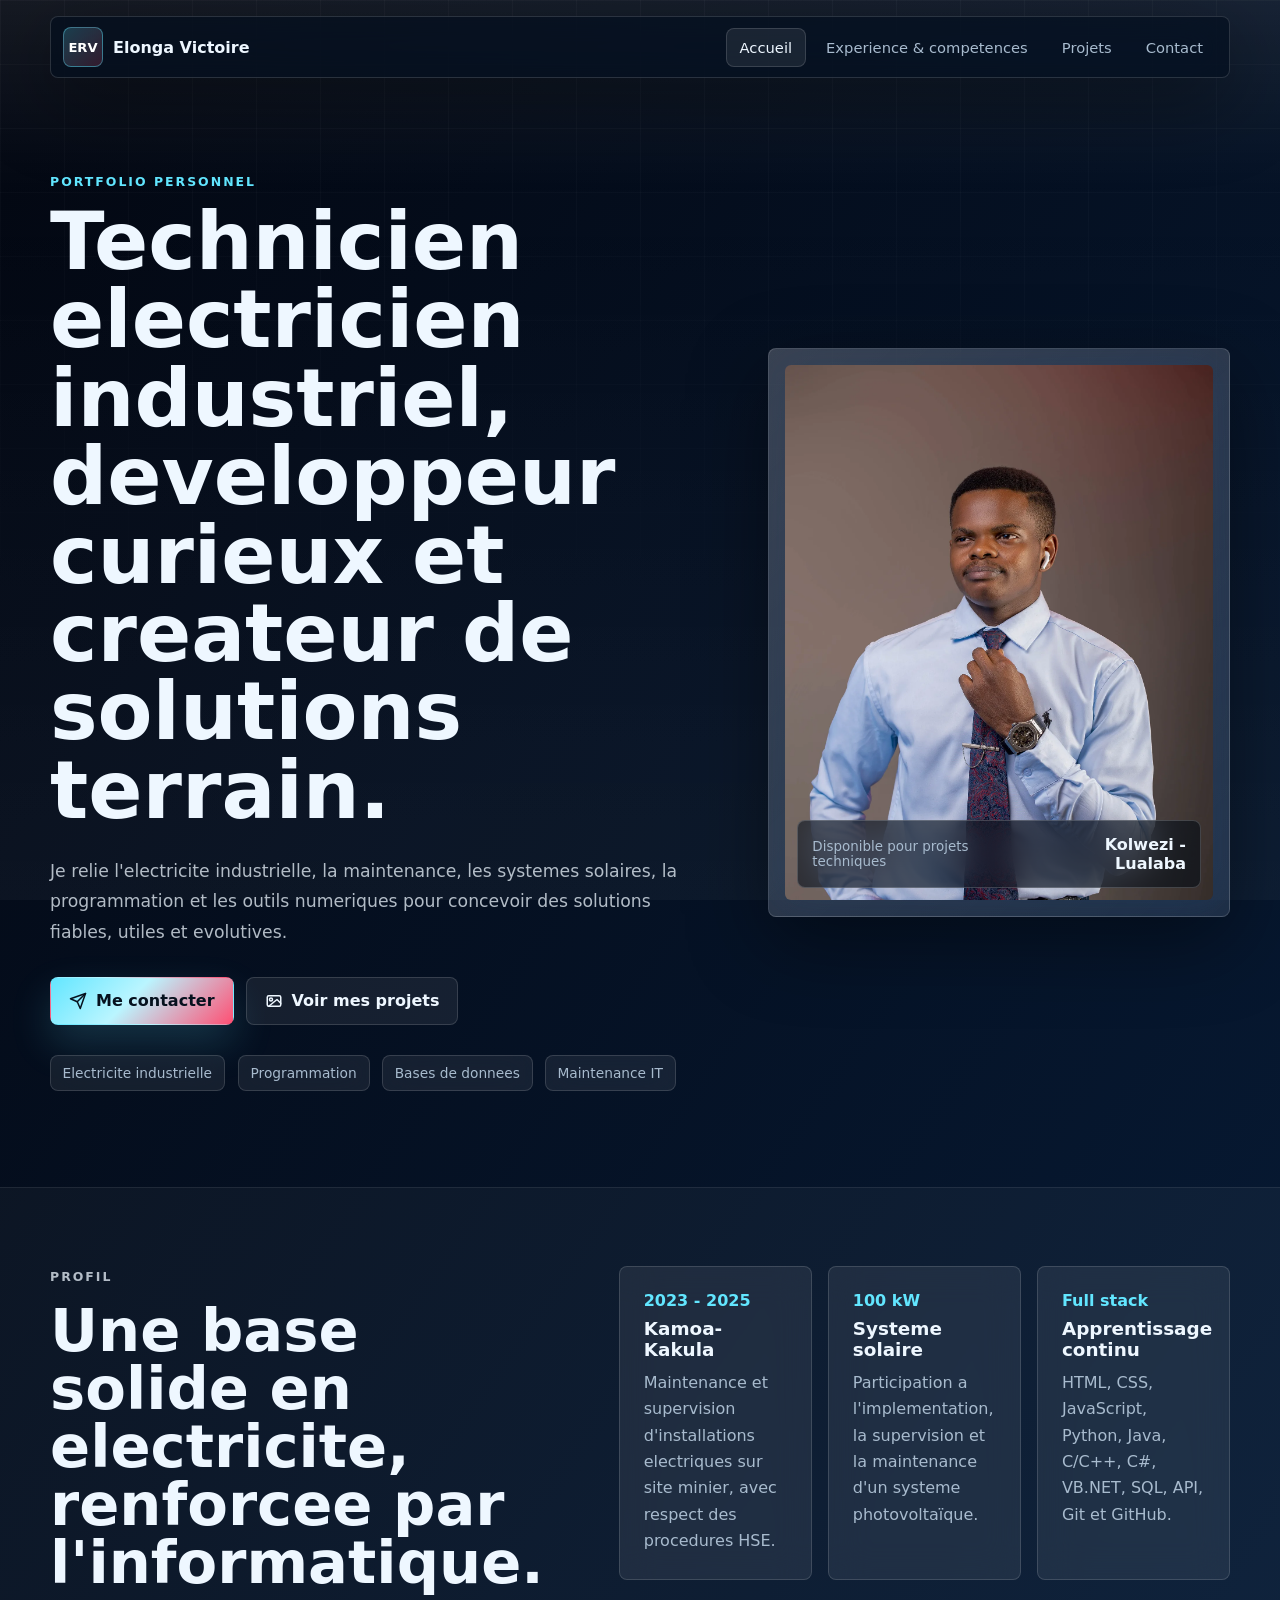
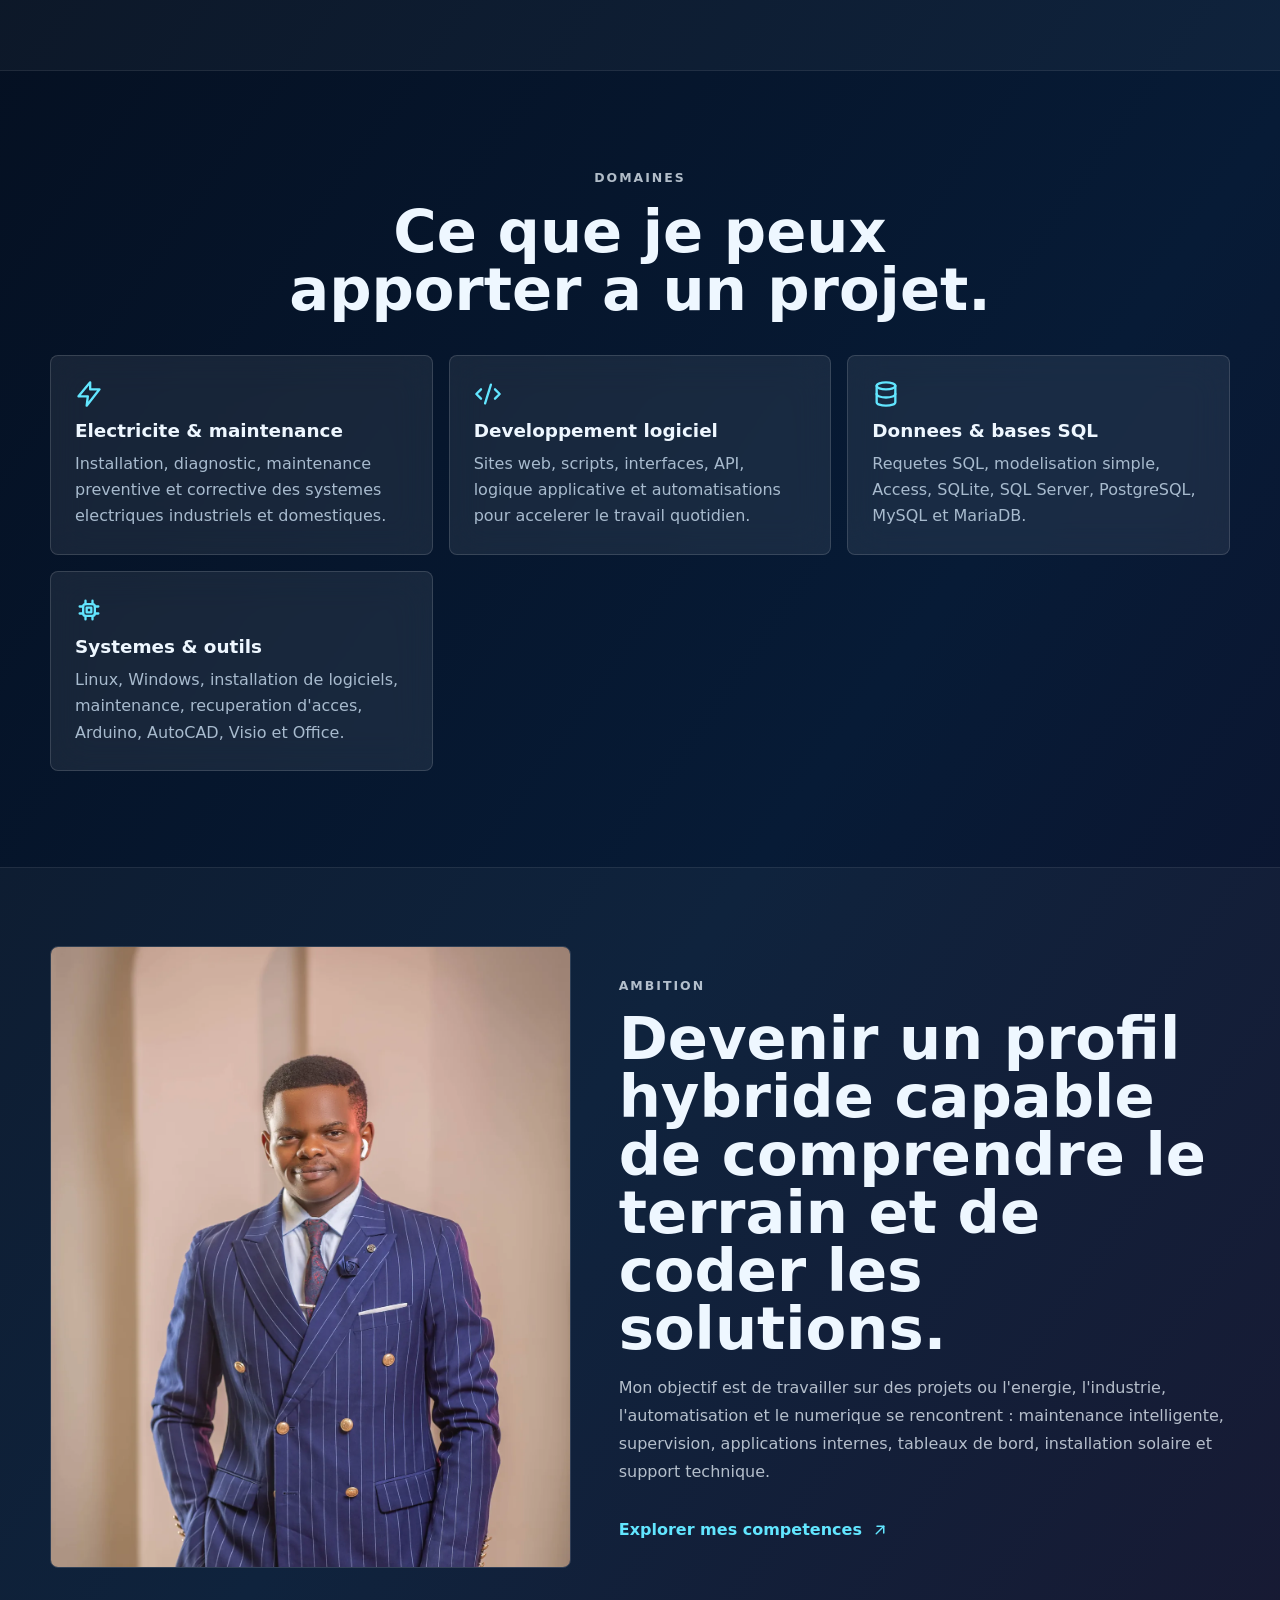
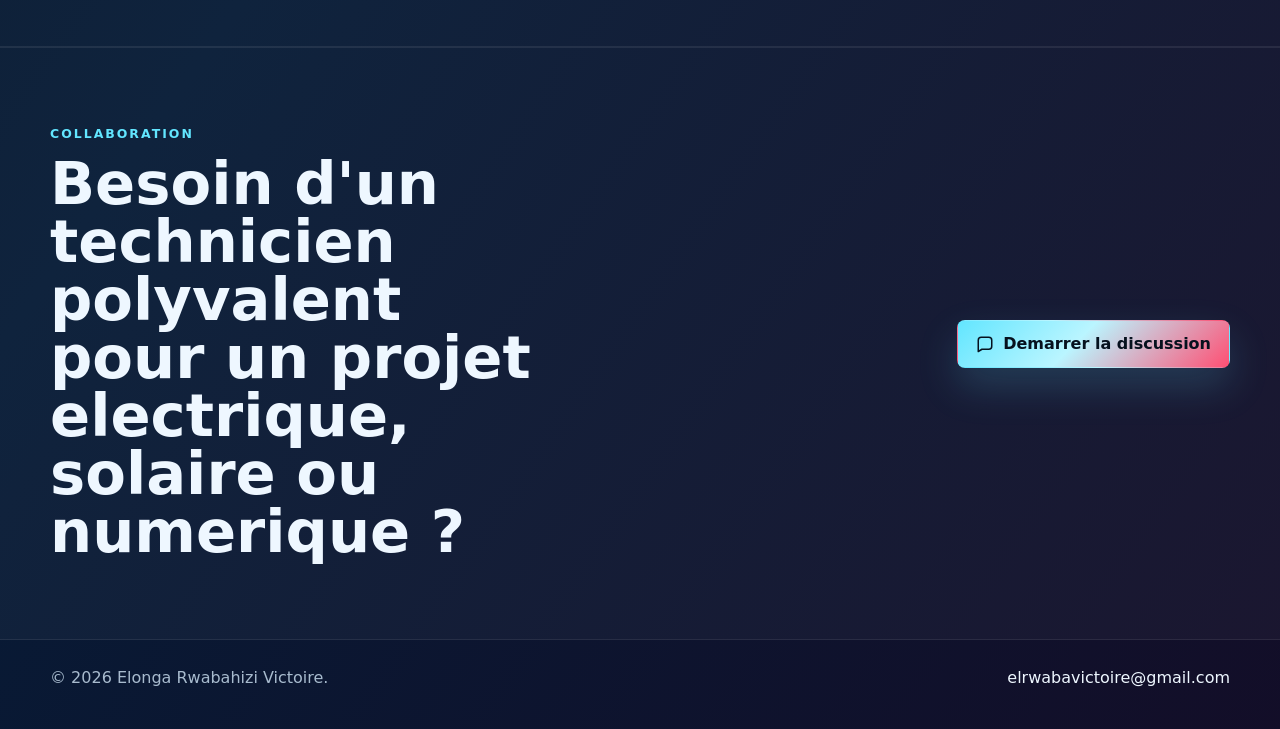
==== index.html @ 3b1d4c64 "Initial portfolio website version" ====
<!doctype html>
<html lang="fr">
  <head>
    <meta charset="utf-8">
    <meta name="viewport" content="width=device-width, initial-scale=1">
    <meta name="description" content="Portfolio professionnel de Elonga Rwabahizi Victoire, technicien electricien industriel et developpeur autodidacte.">
    <title>Elonga Rwabahizi Victoire - Portfolio</title>
    <link rel="stylesheet" href="assets/css/styles.css">
    <script src="assets/js/icons.js" defer></script>
    <script src="assets/js/main.js" defer></script>
  </head>
  <body data-page="home">
    <div class="site-shell">
      <header class="site-header" data-header>
        <a class="brand" href="index.html" aria-label="Accueil portfolio Elonga Rwabahizi Victoire">
          <span class="brand-mark">ERV</span>
          <span>Elonga Victoire</span>
        </a>
        <button class="nav-toggle icon-button" type="button" aria-label="Ouvrir le menu" aria-expanded="false" data-nav-toggle>
          <i data-lucide="menu"></i>
        </button>
        <nav class="main-nav" data-nav>
          <a class="active" href="index.html">Accueil</a>
          <a href="pages/competences.html">Experience & competences</a>
          <a href="pages/projets.html">Projets</a>
          <a href="pages/contact.html">Contact</a>
        </nav>
      </header>

      <main>
        <section class="hero section-pad">
          <div class="hero-copy">
            <p class="eyebrow reveal">Portfolio personnel</p>
            <h1 class="hero-title reveal reveal-words">Technicien electricien industriel, developpeur curieux et createur de solutions terrain.</h1>
            <p class="hero-lead reveal">
              Je relie l'electricite industrielle, la maintenance, les systemes solaires, la programmation et les outils numeriques pour concevoir des solutions fiables, utiles et evolutives.
            </p>
            <div class="hero-actions reveal">
              <a class="btn btn-primary magnetic" href="pages/contact.html">
                <i data-lucide="send"></i>
                Me contacter
              </a>
              <a class="btn btn-ghost magnetic" href="pages/projets.html">
                <i data-lucide="image"></i>
                Voir mes projets
              </a>
            </div>
            <div class="hero-tags reveal" aria-label="Competences principales">
              <span>Electricite industrielle</span>
              <span>Programmation</span>
              <span>Bases de donnees</span>
              <span>Maintenance IT</span>
            </div>
          </div>

          <div class="hero-visual reveal">
            <div class="portrait-glass magnetic">
              <img src="assets/images/portrait-main.webp" alt="Portrait professionnel de Elonga Rwabahizi Victoire">
              <div class="portrait-caption">
                <span>Disponible pour projets techniques</span>
                <strong>Kolwezi - Lualaba</strong>
              </div>
            </div>
          </div>
        </section>

        <section class="quick-profile full-band">
          <div class="section-inner two-column">
            <div class="section-heading reveal">
              <p class="eyebrow">Profil</p>
              <h2>Une base solide en electricite, renforcee par l'informatique.</h2>
            </div>
            <div class="profile-grid">
              <article class="metric-card reveal magnetic">
                <span>2023 - 2025</span>
                <strong>Kamoa-Kakula</strong>
                <p>Maintenance et supervision d'installations electriques sur site minier, avec respect des procedures HSE.</p>
              </article>
              <article class="metric-card reveal magnetic">
                <span>100 kW</span>
                <strong>Systeme solaire</strong>
                <p>Participation a l'implementation, la supervision et la maintenance d'un systeme photovoltaïque.</p>
              </article>
              <article class="metric-card reveal magnetic">
                <span>Full stack</span>
                <strong>Apprentissage continu</strong>
                <p>HTML, CSS, JavaScript, Python, Java, C/C++, C#, VB.NET, SQL, API, Git et GitHub.</p>
              </article>
            </div>
          </div>
        </section>

        <section class="section-pad">
          <div class="section-heading centered reveal">
            <p class="eyebrow">Domaines</p>
            <h2>Ce que je peux apporter a un projet.</h2>
          </div>
          <div class="expertise-grid">
            <article class="skill-card reveal magnetic">
              <i data-lucide="zap"></i>
              <h3>Electricite & maintenance</h3>
              <p>Installation, diagnostic, maintenance preventive et corrective des systemes electriques industriels et domestiques.</p>
            </article>
            <article class="skill-card reveal magnetic">
              <i data-lucide="code-2"></i>
              <h3>Developpement logiciel</h3>
              <p>Sites web, scripts, interfaces, API, logique applicative et automatisations pour accelerer le travail quotidien.</p>
            </article>
            <article class="skill-card reveal magnetic">
              <i data-lucide="database"></i>
              <h3>Donnees & bases SQL</h3>
              <p>Requetes SQL, modelisation simple, Access, SQLite, SQL Server, PostgreSQL, MySQL et MariaDB.</p>
            </article>
            <article class="skill-card reveal magnetic">
              <i data-lucide="cpu"></i>
              <h3>Systemes & outils</h3>
              <p>Linux, Windows, installation de logiciels, maintenance, recuperation d'acces, Arduino, AutoCAD, Visio et Office.</p>
            </article>
          </div>
        </section>

        <section class="story-band">
          <div class="section-inner story-layout">
            <div class="story-media reveal">
              <img src="assets/images/portrait-suit.webp" alt="Elonga Rwabahizi Victoire en tenue professionnelle">
            </div>
            <div class="story-copy reveal">
              <p class="eyebrow">Ambition</p>
              <h2>Devenir un profil hybride capable de comprendre le terrain et de coder les solutions.</h2>
              <p>
                Mon objectif est de travailler sur des projets ou l'energie, l'industrie, l'automatisation et le numerique se rencontrent : maintenance intelligente, supervision, applications internes, tableaux de bord, installation solaire et support technique.
              </p>
              <a class="inline-link" href="pages/competences.html">
                Explorer mes competences
                <i data-lucide="arrow-up-right"></i>
              </a>
            </div>
          </div>
        </section>

        <section class="cta-band">
          <div class="section-inner cta-layout reveal">
            <div>
              <p class="eyebrow">Collaboration</p>
              <h2>Besoin d'un technicien polyvalent pour un projet electrique, solaire ou numerique ?</h2>
            </div>
            <a class="btn btn-primary magnetic" href="pages/contact.html">
              <i data-lucide="message-square"></i>
              Demarrer la discussion
            </a>
          </div>
        </section>
      </main>

      <footer class="site-footer">
        <span>© 2026 Elonga Rwabahizi Victoire.</span>
        <a href="mailto:elrwabavictoire@gmail.com">elrwabavictoire@gmail.com</a>
      </footer>
    </div>
  </body>
</html>
---- assets/css/styles.css ----
:root {
  color-scheme: dark;
  --bg-0: #030711;
  --bg-1: #07172d;
  --bg-2: #0c2344;
  --text: #eef7ff;
  --muted: #a8bbce;
  --soft: rgba(238, 247, 255, 0.74);
  --line: rgba(255, 255, 255, 0.14);
  --glass: rgba(255, 255, 255, 0.09);
  --glass-strong: rgba(255, 255, 255, 0.15);
  --accent: #62e6ff;
  --accent-2: #ff4f73;
  --accent-3: #f8bf4b;
  --shadow: 0 24px 80px rgba(0, 0, 0, 0.42);
  --radius: 8px;
  --max: 1180px;
}

* {
  box-sizing: border-box;
}

html {
  scroll-behavior: smooth;
}

body {
  min-height: 100vh;
  margin: 0;
  font-family: Inter, ui-sans-serif, system-ui, -apple-system, BlinkMacSystemFont, "Segoe UI", sans-serif;
  background:
    linear-gradient(125deg, #030711 0%, #071b36 28%, #1a0620 56%, #081f39 76%, #030711 100%);
  background-size: 220% 220%;
  color: var(--text);
  animation: nightShift 18s ease-in-out infinite;
}

body::before {
  position: fixed;
  inset: 0;
  z-index: -2;
  content: "";
  background:
    linear-gradient(rgba(255, 255, 255, 0.035) 1px, transparent 1px),
    linear-gradient(90deg, rgba(255, 255, 255, 0.035) 1px, transparent 1px);
  background-size: 64px 64px;
  mask-image: linear-gradient(to bottom, rgba(0, 0, 0, 0.9), transparent 76%);
}

body::after {
  position: fixed;
  inset: 0;
  z-index: -1;
  content: "";
  background: linear-gradient(180deg, rgba(255, 255, 255, 0.08), transparent 22%, rgba(255, 255, 255, 0.035));
  pointer-events: none;
}

a {
  color: inherit;
  text-decoration: none;
}

img,
video {
  display: block;
  max-width: 100%;
}

button,
input,
select,
textarea {
  font: inherit;
}

button {
  cursor: pointer;
}

.site-shell {
  overflow: hidden;
}

.site-header {
  position: sticky;
  top: 16px;
  z-index: 20;
  display: flex;
  align-items: center;
  justify-content: space-between;
  width: min(calc(100% - 32px), var(--max));
  margin: 16px auto 0;
  padding: 10px 12px;
  border: 1px solid var(--line);
  border-radius: var(--radius);
  background: rgba(4, 14, 28, 0.68);
  box-shadow: var(--shadow);
  backdrop-filter: blur(22px) saturate(135%);
}

.brand {
  display: inline-flex;
  align-items: center;
  gap: 10px;
  min-width: 0;
  font-weight: 800;
  letter-spacing: 0;
}

.brand-mark {
  display: grid;
  width: 40px;
  height: 40px;
  place-items: center;
  border: 1px solid rgba(98, 230, 255, 0.4);
  border-radius: var(--radius);
  background: linear-gradient(135deg, rgba(98, 230, 255, 0.22), rgba(255, 79, 115, 0.18));
  color: #fff;
  font-size: 0.82rem;
}

.main-nav {
  display: flex;
  align-items: center;
  gap: 6px;
}

.main-nav a {
  padding: 10px 13px;
  border: 1px solid transparent;
  border-radius: var(--radius);
  color: var(--muted);
  font-size: 0.92rem;
  transition: color 180ms ease, background 180ms ease, border-color 180ms ease;
}

.main-nav a:hover,
.main-nav a.active {
  border-color: rgba(255, 255, 255, 0.14);
  background: rgba(255, 255, 255, 0.08);
  color: var(--text);
}

.nav-toggle {
  display: none;
}

.section-pad {
  width: min(calc(100% - 32px), var(--max));
  margin: 0 auto;
  padding: 96px 0;
}

.section-pad.compact {
  padding: 84px 0 56px;
}

.top-none {
  padding-top: 0;
}

.full-band,
.story-band,
.timeline-band,
.language-band,
.cta-band,
.video-band,
.contact-extra {
  border-block: 1px solid rgba(255, 255, 255, 0.08);
  background: rgba(255, 255, 255, 0.035);
}

.section-inner {
  width: min(calc(100% - 32px), var(--max));
  margin: 0 auto;
  padding: 78px 0;
}

.hero {
  display: grid;
  grid-template-columns: minmax(0, 1.05fr) minmax(320px, 0.75fr);
  gap: 72px;
  align-items: center;
  min-height: calc(100vh - 86px);
}

.eyebrow {
  margin: 0 0 14px;
  color: var(--accent);
  font-size: 0.78rem;
  font-weight: 800;
  letter-spacing: 0.16em;
  text-transform: uppercase;
}

.hero-title,
.page-hero h1,
.section-heading h2,
.story-copy h2,
.cta-layout h2 {
  margin: 0;
  font-weight: 900;
  line-height: 0.98;
  letter-spacing: 0;
}

.hero-title {
  max-width: 920px;
  font-size: 5rem;
}

.hero-lead,
.page-hero p,
.section-heading p,
.story-copy p,
.project-content p {
  color: var(--soft);
  line-height: 1.75;
}

.hero-lead {
  max-width: 720px;
  margin: 26px 0 0;
  font-size: 1.08rem;
}

.hero-actions,
.hero-tags {
  display: flex;
  flex-wrap: wrap;
  gap: 12px;
  margin-top: 30px;
}

.hero-tags span {
  padding: 9px 12px;
  border: 1px solid var(--line);
  border-radius: var(--radius);
  background: rgba(255, 255, 255, 0.07);
  color: var(--muted);
  font-size: 0.86rem;
  backdrop-filter: blur(16px);
}

.btn,
.icon-button,
.inline-link {
  display: inline-flex;
  align-items: center;
  justify-content: center;
  gap: 9px;
}

.btn {
  min-height: 48px;
  padding: 0 18px;
  border: 1px solid transparent;
  border-radius: var(--radius);
  font-weight: 800;
  transition: transform 180ms ease, border-color 180ms ease, background 180ms ease;
}

.btn svg,
.icon-button svg,
.inline-link svg {
  width: 18px;
  height: 18px;
  flex: 0 0 auto;
}

.btn-primary {
  background: linear-gradient(135deg, var(--accent), #baf5ff 44%, var(--accent-2));
  color: #06111e;
  box-shadow: 0 18px 40px rgba(98, 230, 255, 0.18);
}

.btn-ghost {
  border-color: var(--line);
  background: rgba(255, 255, 255, 0.07);
  color: var(--text);
}

.btn:hover,
.inline-link:hover {
  transform: translateY(-2px);
}

.icon-button {
  width: 42px;
  height: 42px;
  border: 1px solid var(--line);
  border-radius: var(--radius);
  background: rgba(255, 255, 255, 0.08);
  color: var(--text);
}

.site-header .nav-toggle {
  display: none;
}

.portrait-glass,
.page-hero-aside,
.contact-panel,
.contact-form,
.video-frame,
.gallery {
  position: relative;
  border: 1px solid var(--line);
  border-radius: var(--radius);
  background:
    linear-gradient(135deg, rgba(255, 255, 255, 0.17), rgba(255, 255, 255, 0.055)),
    rgba(255, 255, 255, 0.05);
  box-shadow: var(--shadow);
  overflow: hidden;
  backdrop-filter: blur(24px) saturate(150%);
}

.portrait-glass::before,
.page-hero-aside::before,
.contact-panel::before,
.contact-form::before,
.video-frame::before,
.gallery::before,
.skill-card::before,
.competency-card::before,
.metric-card::before {
  position: absolute;
  inset: -1px;
  content: "";
  background: radial-gradient(circle at var(--mx, 50%) var(--my, 20%), rgba(255, 255, 255, 0.28), transparent 32%);
  opacity: 0;
  transition: opacity 180ms ease;
  pointer-events: none;
}

.magnetic:hover::before {
  opacity: 1;
}

.portrait-glass {
  padding: 16px;
}

.portrait-glass img {
  width: 100%;
  max-height: 620px;
  aspect-ratio: 4 / 5;
  border-radius: calc(var(--radius) - 2px);
  object-fit: cover;
  object-position: center 18%;
}

.portrait-caption {
  position: absolute;
  right: 28px;
  bottom: 28px;
  left: 28px;
  display: flex;
  align-items: center;
  justify-content: space-between;
  gap: 16px;
  padding: 14px;
  border: 1px solid rgba(255, 255, 255, 0.18);
  border-radius: var(--radius);
  background: rgba(2, 10, 20, 0.6);
  backdrop-filter: blur(18px);
}

.portrait-caption span {
  color: var(--muted);
  font-size: 0.84rem;
}

.portrait-caption strong {
  text-align: right;
}

.two-column,
.story-layout,
.language-layout,
.cta-layout,
.video-layout,
.contact-layout,
.page-hero {
  display: grid;
  grid-template-columns: minmax(0, 0.92fr) minmax(0, 1.08fr);
  gap: 48px;
  align-items: start;
}

.section-heading h2,
.story-copy h2,
.cta-layout h2,
.page-hero h1 {
  font-size: 3.7rem;
}

.section-heading.centered {
  max-width: 720px;
  margin: 0 auto 36px;
  text-align: center;
}

.profile-grid,
.expertise-grid,
.competency-grid,
.extras-grid {
  display: grid;
  gap: 16px;
}

.profile-grid {
  grid-template-columns: repeat(3, minmax(0, 1fr));
}

.expertise-grid,
.competency-grid {
  grid-template-columns: repeat(3, minmax(0, 1fr));
}

.extras-grid {
  grid-template-columns: repeat(3, minmax(0, 1fr));
}

.metric-card,
.skill-card,
.competency-card,
.extra-card {
  position: relative;
  min-height: 100%;
  padding: 24px;
  border: 1px solid var(--line);
  border-radius: var(--radius);
  background: rgba(255, 255, 255, 0.075);
  overflow: hidden;
  backdrop-filter: blur(18px);
}

.metric-card span,
.timeline-date {
  color: var(--accent);
  font-weight: 900;
}

.metric-card strong,
.skill-card h3,
.competency-card h3,
.extra-card h3,
.project-content h2 {
  display: block;
  margin: 8px 0 10px;
  font-size: 1.15rem;
}

.metric-card p,
.skill-card p,
.extra-card p {
  margin: 0;
  color: var(--muted);
  line-height: 1.65;
}

.skill-card svg,
.competency-card svg,
.extra-card svg,
.page-hero-aside svg {
  width: 28px;
  height: 28px;
  color: var(--accent);
}

.story-layout {
  align-items: center;
}

.story-media {
  overflow: hidden;
  border: 1px solid var(--line);
  border-radius: var(--radius);
}

.story-media img {
  width: 100%;
  max-height: 620px;
  object-fit: cover;
  object-position: center 22%;
}

.story-copy {
  max-width: 620px;
}

.inline-link {
  margin-top: 18px;
  color: var(--accent);
  font-weight: 900;
}

.cta-layout {
  align-items: center;
}

.cta-layout .btn {
  justify-self: end;
  white-space: nowrap;
}

.site-footer {
  display: flex;
  flex-wrap: wrap;
  align-items: center;
  justify-content: space-between;
  gap: 14px;
  width: min(calc(100% - 32px), var(--max));
  margin: 0 auto;
  padding: 28px 0 42px;
  color: var(--muted);
}

.site-footer a {
  color: var(--text);
}

.page-hero {
  align-items: end;
}

.page-hero-copy {
  max-width: 840px;
}

.page-hero-aside {
  min-height: 220px;
  padding: 28px;
}

.page-hero-aside strong {
  display: block;
  margin: 18px 0 10px;
  font-size: 1.28rem;
}

.page-hero-aside span {
  color: var(--muted);
  line-height: 1.65;
}

.timeline {
  display: grid;
  gap: 18px;
}

.timeline-item {
  display: grid;
  grid-template-columns: 210px minmax(0, 1fr);
  gap: 24px;
  padding: 24px;
  border: 1px solid var(--line);
  border-radius: var(--radius);
  background: rgba(255, 255, 255, 0.065);
}

.timeline-item h3 {
  margin: 0 0 8px;
}

.timeline-item p {
  margin: 0;
  color: var(--muted);
  line-height: 1.7;
}

.competency-card ul {
  display: grid;
  gap: 10px;
  margin: 18px 0 0;
  padding: 0;
  color: var(--muted);
  list-style: none;
}

.competency-card li {
  display: flex;
  gap: 10px;
}

.competency-card li::before {
  width: 7px;
  height: 7px;
  margin-top: 0.58em;
  border-radius: 999px;
  background: var(--accent-2);
  content: "";
  flex: 0 0 auto;
}

.language-list {
  display: flex;
  flex-wrap: wrap;
  gap: 12px;
  align-self: center;
}

.language-list span {
  padding: 12px 16px;
  border: 1px solid var(--line);
  border-radius: var(--radius);
  background: rgba(255, 255, 255, 0.08);
  font-weight: 800;
}

.projects-stack {
  display: grid;
  gap: 28px;
}

.project-detail {
  display: grid;
  grid-template-columns: minmax(0, 0.82fr) minmax(0, 1.18fr);
  gap: 24px;
  align-items: stretch;
  padding: 18px;
  border: 1px solid var(--line);
  border-radius: var(--radius);
  background: rgba(255, 255, 255, 0.055);
}

.project-content {
  padding: 18px;
}

.project-content h2 {
  margin: 0 0 12px;
  font-size: 2.65rem;
  line-height: 1.04;
}

.project-meta {
  display: grid;
  gap: 10px;
  margin: 24px 0 0;
}

.project-meta div {
  padding: 14px;
  border: 1px solid var(--line);
  border-radius: var(--radius);
  background: rgba(255, 255, 255, 0.055);
}

.project-meta dt {
  color: var(--accent);
  font-size: 0.78rem;
  font-weight: 900;
  text-transform: uppercase;
}

.project-meta dd {
  margin: 4px 0 0;
  color: var(--soft);
}

.gallery {
  min-height: 520px;
}

.gallery-track {
  display: flex;
  height: 100%;
  transition: transform 520ms cubic-bezier(0.22, 1, 0.36, 1);
}

.gallery-track img {
  width: 100%;
  min-width: 100%;
  height: 100%;
  object-fit: cover;
  object-position: center;
}

.gallery-controls {
  position: absolute;
  right: 16px;
  bottom: 16px;
  display: flex;
  gap: 10px;
}

.gallery-dots {
  position: absolute;
  left: 18px;
  bottom: 28px;
  display: flex;
  gap: 8px;
}

.gallery-dots button {
  width: 8px;
  height: 8px;
  padding: 0;
  border: 0;
  border-radius: 999px;
  background: rgba(255, 255, 255, 0.35);
}

.gallery-dots button.active {
  width: 28px;
  background: var(--accent);
}

.video-layout {
  align-items: center;
}

.video-frame {
  min-height: 430px;
}

.video-frame video {
  width: 100%;
  height: 430px;
  object-fit: cover;
}

.video-label {
  position: absolute;
  left: 18px;
  bottom: 18px;
  display: inline-flex;
  align-items: center;
  gap: 10px;
  padding: 12px 14px;
  border: 1px solid var(--line);
  border-radius: var(--radius);
  background: rgba(0, 0, 0, 0.45);
  backdrop-filter: blur(14px);
}

.contact-layout {
  align-items: stretch;
}

.contact-panel,
.contact-form {
  padding: 28px;
}

.contact-panel h2 {
  margin: 0 0 26px;
  font-size: 2.35rem;
}

.contact-item {
  display: grid;
  grid-template-columns: 42px minmax(0, 1fr);
  gap: 14px;
  padding: 16px 0;
  border-top: 1px solid var(--line);
}

.contact-item svg {
  width: 22px;
  height: 22px;
  color: var(--accent);
}

.contact-item strong {
  display: block;
  margin-bottom: 4px;
}

.contact-item span,
.contact-item a,
.form-note {
  color: var(--muted);
}

.contact-form {
  display: grid;
  gap: 18px;
}

.form-grid {
  display: grid;
  grid-template-columns: repeat(2, minmax(0, 1fr));
  gap: 16px;
}

label {
  display: grid;
  gap: 8px;
}

label span {
  color: var(--soft);
  font-size: 0.88rem;
  font-weight: 800;
}

input,
select,
textarea {
  width: 100%;
  border: 1px solid rgba(255, 255, 255, 0.16);
  border-radius: var(--radius);
  background: rgba(4, 14, 28, 0.72);
  color: var(--text);
  outline: none;
  transition: border-color 160ms ease, box-shadow 160ms ease;
}

input,
select {
  height: 48px;
  padding: 0 14px;
}

textarea {
  resize: vertical;
  min-height: 150px;
  padding: 14px;
}

input:focus,
select:focus,
textarea:focus {
  border-color: rgba(98, 230, 255, 0.8);
  box-shadow: 0 0 0 3px rgba(98, 230, 255, 0.12);
}

.contact-form .btn {
  width: fit-content;
}

.form-note {
  margin: 0;
  font-size: 0.88rem;
}

.extra-card {
  min-height: 190px;
}

.reveal {
  opacity: 0;
  transform: translateY(28px);
  transition: opacity 760ms ease, transform 760ms cubic-bezier(0.22, 1, 0.36, 1);
}

.reveal.in-view {
  opacity: 1;
  transform: translateY(0);
}

.reveal-words .word {
  display: inline-block;
  opacity: 0;
  transform: translateY(0.48em) rotateX(22deg);
  transform-origin: bottom;
  transition: opacity 760ms ease, transform 760ms cubic-bezier(0.22, 1, 0.36, 1);
  transition-delay: calc(var(--word-index, 0) * 34ms);
}

.reveal-words.in-view .word {
  opacity: 1;
  transform: translateY(0) rotateX(0);
}

@keyframes nightShift {
  0%,
  100% {
    background-position: 0% 50%;
  }
  50% {
    background-position: 100% 50%;
  }
}

@media (max-width: 980px) {
  .hero,
  .two-column,
  .story-layout,
  .language-layout,
  .cta-layout,
  .video-layout,
  .contact-layout,
  .page-hero,
  .project-detail {
    grid-template-columns: 1fr;
  }

  .profile-grid,
  .expertise-grid,
  .competency-grid,
  .extras-grid {
    grid-template-columns: repeat(2, minmax(0, 1fr));
  }

  .hero {
    gap: 44px;
    min-height: auto;
    padding-top: 76px;
  }

  .hero-title {
    font-size: 4.55rem;
  }

  .cta-layout .btn {
    justify-self: start;
  }

  .gallery {
    min-height: 460px;
  }
}

@media (max-width: 760px) {
  .site-header {
    top: 10px;
    width: min(calc(100% - 20px), var(--max));
  }

  .site-header .nav-toggle {
    display: inline-flex;
  }

  .main-nav {
    position: absolute;
    top: calc(100% + 10px);
    right: 0;
    left: 0;
    display: none;
    flex-direction: column;
    align-items: stretch;
    padding: 10px;
    border: 1px solid var(--line);
    border-radius: var(--radius);
    background: rgba(4, 14, 28, 0.94);
    backdrop-filter: blur(22px);
  }

  .main-nav.open {
    display: flex;
  }

  .main-nav a {
    width: 100%;
  }

  .section-pad {
    width: min(calc(100% - 24px), var(--max));
    padding: 72px 0;
  }

  .section-inner {
    width: min(calc(100% - 24px), var(--max));
    padding: 62px 0;
  }

  .hero-title {
    font-size: 3.65rem;
  }

  .section-heading h2,
  .story-copy h2,
  .cta-layout h2,
  .page-hero h1 {
    font-size: 2.65rem;
  }

  .project-content h2 {
    font-size: 2.15rem;
  }

  .profile-grid,
  .expertise-grid,
  .competency-grid,
  .extras-grid,
  .form-grid {
    grid-template-columns: 1fr;
  }

  .timeline-item {
    grid-template-columns: 1fr;
  }

  .portrait-caption {
    position: static;
    margin-top: 12px;
    flex-direction: column;
    align-items: flex-start;
  }

  .portrait-caption strong {
    text-align: left;
  }

  .gallery {
    min-height: 380px;
  }

  .video-frame,
  .video-frame video {
    min-height: 320px;
    height: 320px;
  }
}

@media (max-width: 480px) {
  .brand span:last-child {
    max-width: 130px;
    overflow: hidden;
    text-overflow: ellipsis;
    white-space: nowrap;
  }

  .hero-actions .btn,
  .contact-form .btn {
    width: 100%;
  }

  .hero-title {
    font-size: 2.75rem;
  }

  .section-heading h2,
  .story-copy h2,
  .cta-layout h2,
  .page-hero h1 {
    font-size: 2.2rem;
  }

  .project-content h2,
  .contact-panel h2 {
    font-size: 1.85rem;
  }

  .project-detail {
    padding: 12px;
  }

  .project-content,
  .contact-panel,
  .contact-form {
    padding: 20px;
  }
}

@media (prefers-reduced-motion: reduce) {
  *,
  *::before,
  *::after {
    scroll-behavior: auto !important;
    animation-duration: 0.001ms !important;
    animation-iteration-count: 1 !important;
    transition-duration: 0.001ms !important;
  }
}
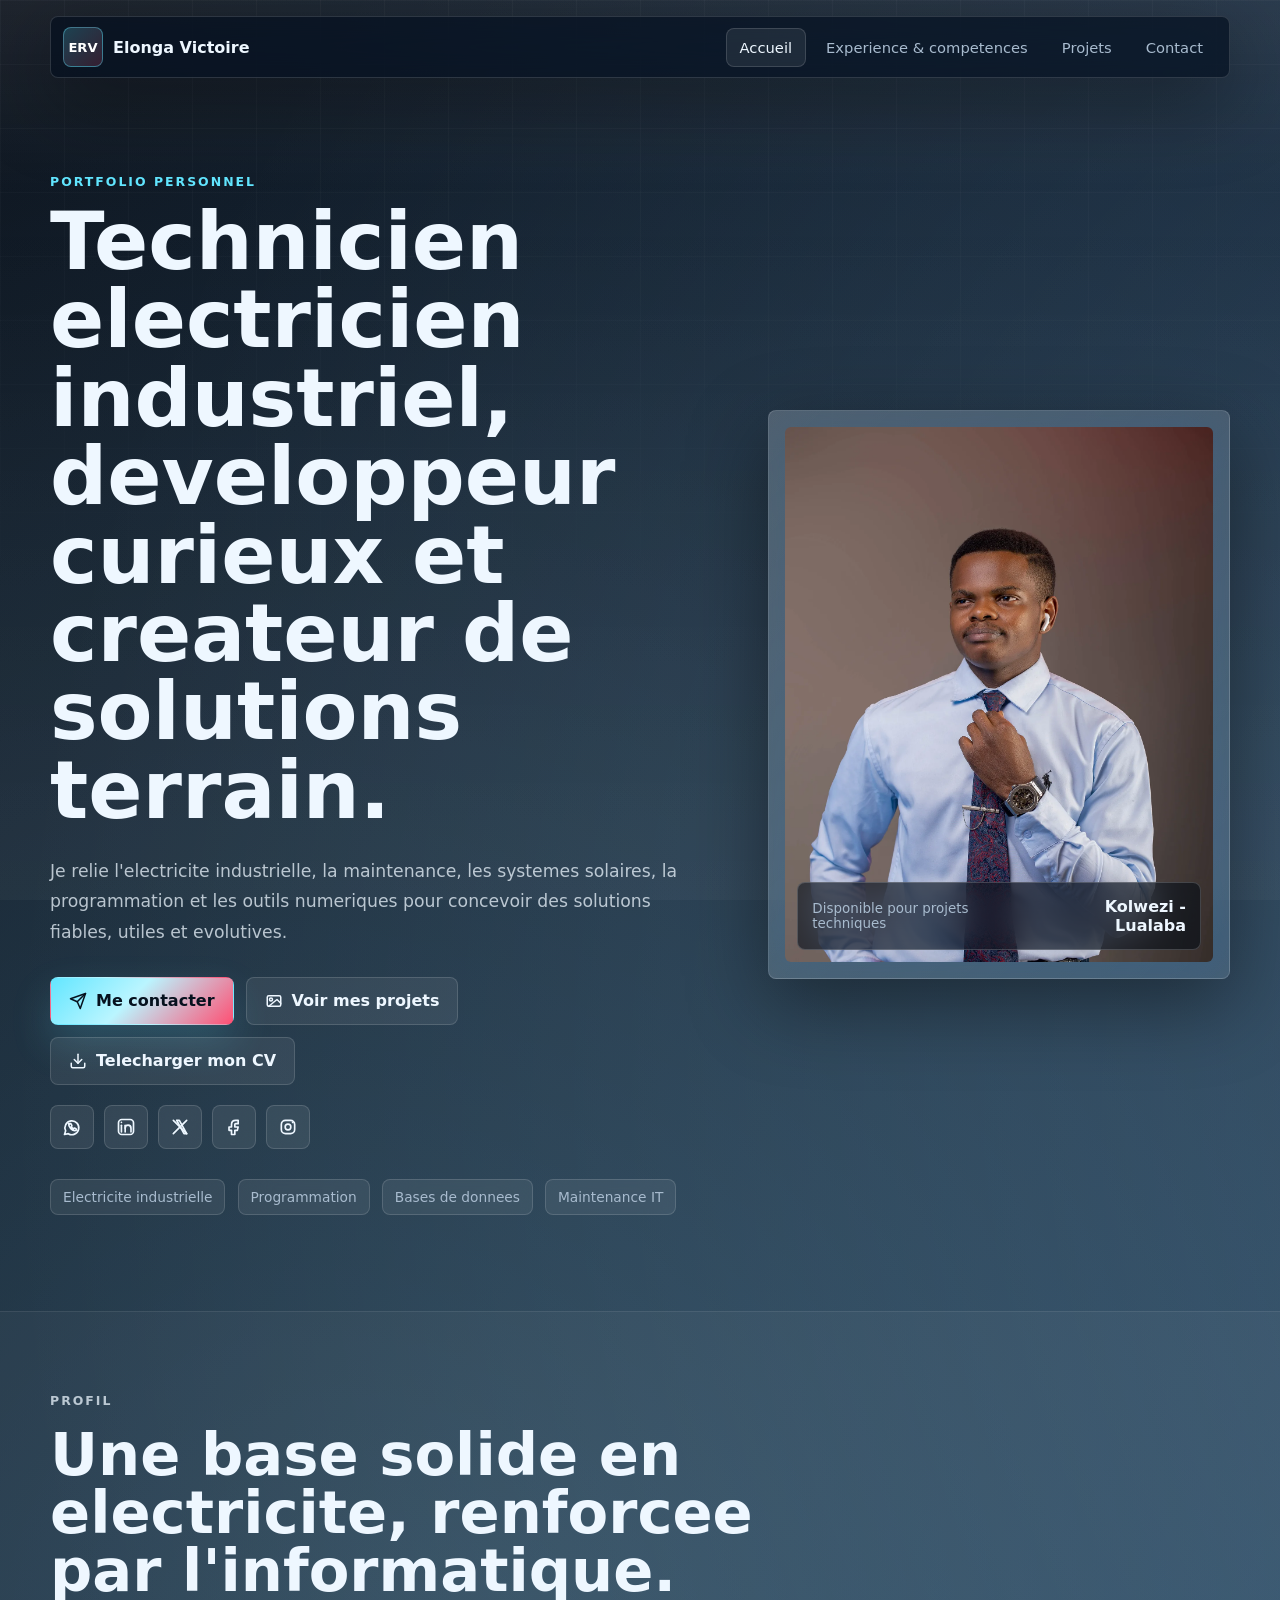
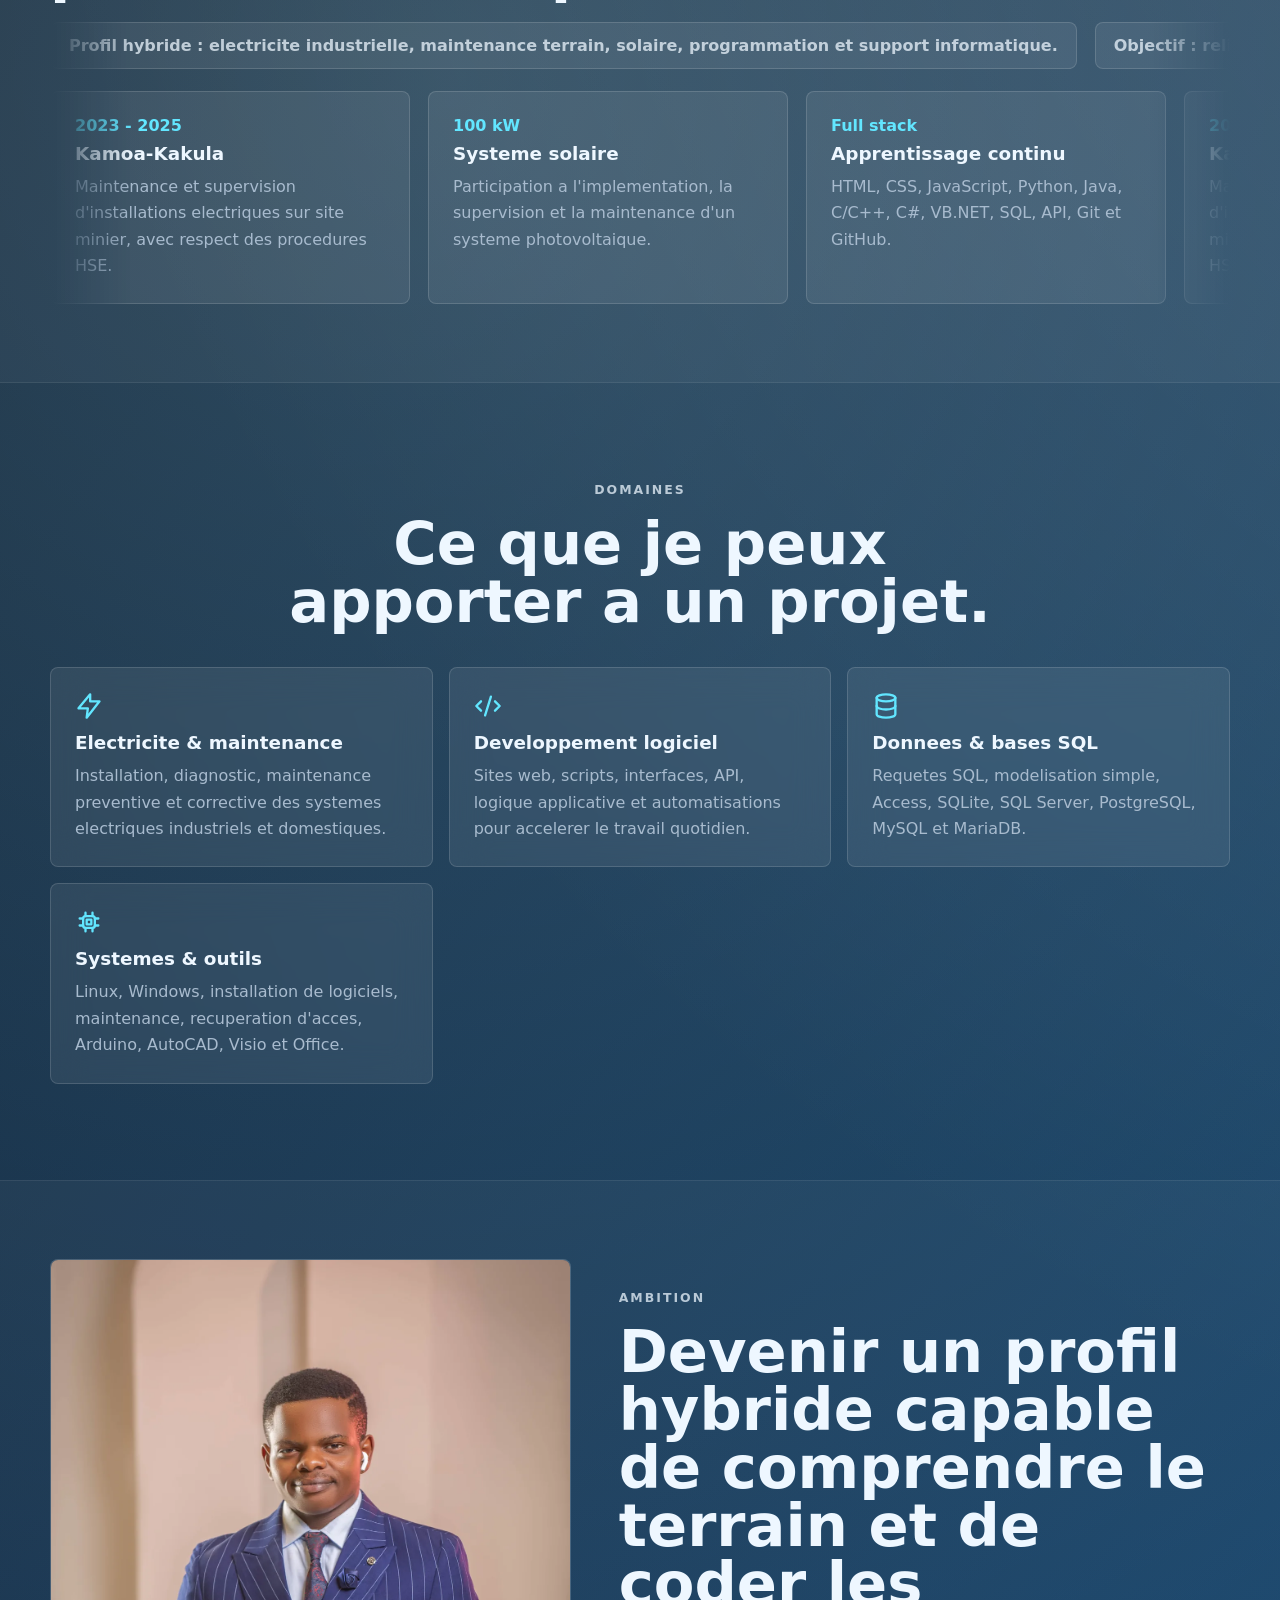
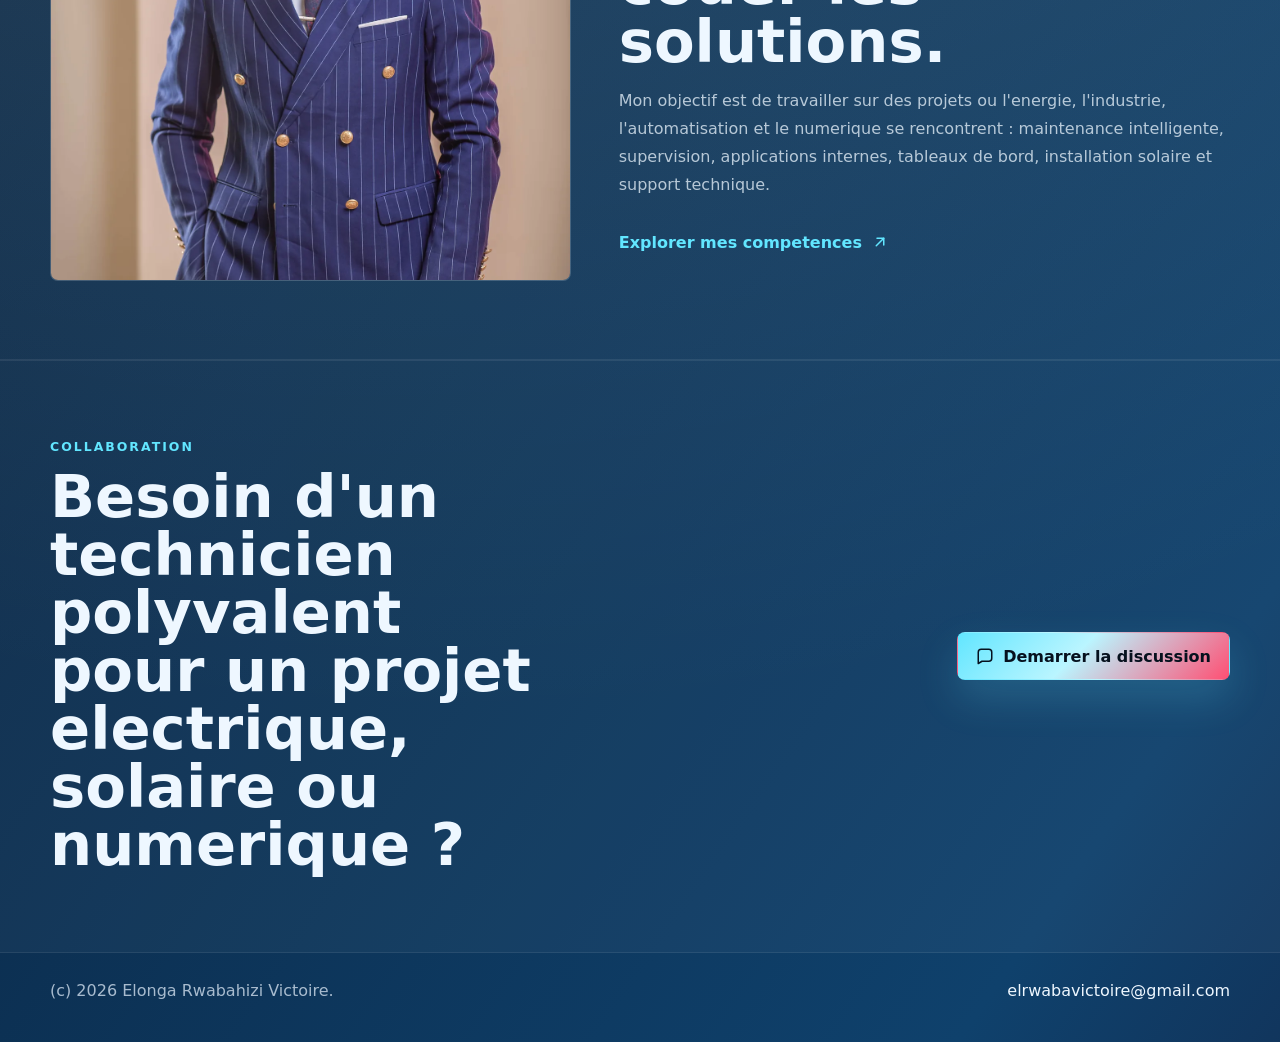
==== commit a3e871a1: "Finalize portfolio projects and CV assets" ====
--- a/index.html
+++ b/index.html
@@ -44,6 +44,17 @@
                 <i data-lucide="image"></i>
                 Voir mes projets
               </a>
+              <a class="btn btn-ghost magnetic" href="assets/docs/CV_Elonga_Rwabahizi_Victoire.pdf" download>
+                <i data-lucide="download"></i>
+                Telecharger mon CV
+              </a>
+            </div>
+            <div class="social-links hero-social reveal" aria-label="Reseaux sociaux">
+              <a class="social-link" href="https://wa.me/243977865911" target="_blank" rel="noopener" aria-label="WhatsApp"><i data-lucide="whatsapp"></i></a>
+              <a class="social-link" href="https://linkedin.com/in/el-rwaba-victoire" target="_blank" rel="noopener" aria-label="LinkedIn"><i data-lucide="linkedin"></i></a>
+              <a class="social-link" href="https://twitter.com/ElRwabaVictoire" target="_blank" rel="noopener" aria-label="Twitter X"><i data-lucide="twitter"></i></a>
+              <a class="social-link" href="https://facebook.com/ElRwabaVictoire" target="_blank" rel="noopener" aria-label="Facebook"><i data-lucide="facebook"></i></a>
+              <a class="social-link" href="https://instagram.com/el_rwaba_victoire" target="_blank" rel="noopener" aria-label="Instagram"><i data-lucide="instagram"></i></a>
             </div>
             <div class="hero-tags reveal" aria-label="Competences principales">
               <span>Electricite industrielle</span>
@@ -65,27 +76,58 @@
         </section>
 
         <section class="quick-profile full-band">
-          <div class="section-inner two-column">
-            <div class="section-heading reveal">
+          <div class="section-inner profile-marquee reveal">
+            <div class="section-heading profile-marquee-heading">
               <p class="eyebrow">Profil</p>
               <h2>Une base solide en electricite, renforcee par l'informatique.</h2>
             </div>
-            <div class="profile-grid">
-              <article class="metric-card reveal magnetic">
-                <span>2023 - 2025</span>
-                <strong>Kamoa-Kakula</strong>
-                <p>Maintenance et supervision d'installations electriques sur site minier, avec respect des procedures HSE.</p>
-              </article>
-              <article class="metric-card reveal magnetic">
-                <span>100 kW</span>
-                <strong>Systeme solaire</strong>
-                <p>Participation a l'implementation, la supervision et la maintenance d'un systeme photovoltaïque.</p>
-              </article>
-              <article class="metric-card reveal magnetic">
-                <span>Full stack</span>
-                <strong>Apprentissage continu</strong>
-                <p>HTML, CSS, JavaScript, Python, Java, C/C++, C#, VB.NET, SQL, API, Git et GitHub.</p>
-              </article>
+            <div class="profile-marquee-row profile-text-marquee" aria-label="Profil en mouvement">
+              <div class="profile-marquee-track">
+                <span>Profil hybride : electricite industrielle, maintenance terrain, solaire, programmation et support informatique.</span>
+                <span>Objectif : relier l'energie, l'industrie, les donnees et les applications utiles aux operations.</span>
+                <span>Approche : securite, diagnostic, documentation, apprentissage continu et solutions pragmatiques.</span>
+              </div>
+              <div class="profile-marquee-track" aria-hidden="true">
+                <span>Profil hybride : electricite industrielle, maintenance terrain, solaire, programmation et support informatique.</span>
+                <span>Objectif : relier l'energie, l'industrie, les donnees et les applications utiles aux operations.</span>
+                <span>Approche : securite, diagnostic, documentation, apprentissage continu et solutions pragmatiques.</span>
+              </div>
+            </div>
+            <div class="profile-marquee-row profile-card-marquee" aria-label="Points forts">
+              <div class="profile-card-track">
+                <article class="metric-card magnetic">
+                  <span>2023 - 2025</span>
+                  <strong>Kamoa-Kakula</strong>
+                  <p>Maintenance et supervision d'installations electriques sur site minier, avec respect des procedures HSE.</p>
+                </article>
+                <article class="metric-card magnetic">
+                  <span>100 kW</span>
+                  <strong>Systeme solaire</strong>
+                  <p>Participation a l'implementation, la supervision et la maintenance d'un systeme photovoltaique.</p>
+                </article>
+                <article class="metric-card magnetic">
+                  <span>Full stack</span>
+                  <strong>Apprentissage continu</strong>
+                  <p>HTML, CSS, JavaScript, Python, Java, C/C++, C#, VB.NET, SQL, API, Git et GitHub.</p>
+                </article>
+              </div>
+              <div class="profile-card-track" aria-hidden="true">
+                <article class="metric-card magnetic">
+                  <span>2023 - 2025</span>
+                  <strong>Kamoa-Kakula</strong>
+                  <p>Maintenance et supervision d'installations electriques sur site minier, avec respect des procedures HSE.</p>
+                </article>
+                <article class="metric-card magnetic">
+                  <span>100 kW</span>
+                  <strong>Systeme solaire</strong>
+                  <p>Participation a l'implementation, la supervision et la maintenance d'un systeme photovoltaique.</p>
+                </article>
+                <article class="metric-card magnetic">
+                  <span>Full stack</span>
+                  <strong>Apprentissage continu</strong>
+                  <p>HTML, CSS, JavaScript, Python, Java, C/C++, C#, VB.NET, SQL, API, Git et GitHub.</p>
+                </article>
+              </div>
             </div>
           </div>
         </section>
@@ -121,10 +163,10 @@
 
         <section class="story-band">
           <div class="section-inner story-layout">
-            <div class="story-media reveal">
+            <div class="story-media reveal magnetic">
               <img src="assets/images/portrait-suit.webp" alt="Elonga Rwabahizi Victoire en tenue professionnelle">
             </div>
-            <div class="story-copy reveal">
+            <div class="story-copy reveal magnetic">
               <p class="eyebrow">Ambition</p>
               <h2>Devenir un profil hybride capable de comprendre le terrain et de coder les solutions.</h2>
               <p>
@@ -153,7 +195,7 @@
       </main>
 
       <footer class="site-footer">
-        <span>© 2026 Elonga Rwabahizi Victoire.</span>
+        <span>(c) 2026 Elonga Rwabahizi Victoire.</span>
         <a href="mailto:elrwabavictoire@gmail.com">elrwabavictoire@gmail.com</a>
       </footer>
     </div>
--- a/assets/css/styles.css
+++ b/assets/css/styles.css
@@ -30,7 +30,10 @@
   margin: 0;
   font-family: Inter, ui-sans-serif, system-ui, -apple-system, BlinkMacSystemFont, "Segoe UI", sans-serif;
   background:
-    linear-gradient(125deg, #030711 0%, #071b36 28%, #1a0620 56%, #081f39 76%, #030711 100%);
+    radial-gradient(circle at 16% 18%, rgba(186, 245, 255, 0.22), transparent 28%),
+    radial-gradient(circle at 72% 12%, rgba(255, 255, 255, 0.16), transparent 24%),
+    radial-gradient(circle at 84% 68%, rgba(255, 79, 115, 0.20), transparent 30%),
+    linear-gradient(125deg, #030711 0%, #0a2542 24%, #0f416c 42%, #1a0620 60%, #092a4a 80%, #f4fbff 132%);
   background-size: 220% 220%;
   color: var(--text);
   animation: nightShift 18s ease-in-out infinite;
@@ -878,6 +881,281 @@
   }
 }
 
+.social-links {
+  display: flex;
+  flex-wrap: wrap;
+  gap: 10px;
+  align-items: center;
+}
+
+.hero-social {
+  margin-top: 20px;
+}
+
+.social-link {
+  position: relative;
+  display: inline-flex;
+  width: 44px;
+  height: 44px;
+  align-items: center;
+  justify-content: center;
+  border: 1px solid var(--line);
+  border-radius: var(--radius);
+  background: rgba(255, 255, 255, 0.08);
+  color: var(--text);
+  overflow: hidden;
+  backdrop-filter: blur(18px);
+}
+
+.social-link svg {
+  width: 20px;
+  height: 20px;
+}
+
+.contact-actions,
+.cta-actions {
+  display: flex;
+  flex-wrap: wrap;
+  gap: 12px;
+  align-items: center;
+}
+
+.contact-actions {
+  margin-top: 24px;
+  padding-top: 18px;
+  border-top: 1px solid var(--line);
+}
+
+.page-hero-aside .inline-link {
+  justify-content: flex-start;
+  margin-top: 16px;
+}
+
+.profile-marquee {
+  display: grid;
+  gap: 22px;
+  overflow: hidden;
+}
+
+.profile-marquee-heading {
+  max-width: 820px;
+}
+
+.profile-marquee-row {
+  display: flex;
+  width: 100%;
+  gap: 18px;
+  overflow: hidden;
+  mask-image: linear-gradient(90deg, transparent, #000 7%, #000 93%, transparent);
+}
+
+.profile-marquee-track,
+.profile-card-track {
+  display: flex;
+  flex: 0 0 auto;
+  gap: 18px;
+  min-width: max-content;
+  animation: profileSlide 28s linear infinite;
+}
+
+.profile-card-track {
+  animation-duration: 38s;
+}
+
+.profile-marquee-row:hover .profile-marquee-track,
+.profile-marquee-row:hover .profile-card-track {
+  animation-play-state: paused;
+}
+
+.profile-text-marquee span {
+  flex: 0 0 auto;
+  padding: 13px 18px;
+  border: 1px solid var(--line);
+  border-radius: var(--radius);
+  background: rgba(255, 255, 255, 0.07);
+  color: var(--soft);
+  font-weight: 800;
+  white-space: nowrap;
+  backdrop-filter: blur(16px);
+}
+
+.profile-card-track .metric-card {
+  width: 360px;
+  max-width: 72vw;
+  flex: 0 0 min(360px, 72vw);
+}
+
+.portrait-glass,
+.page-hero-aside,
+.contact-panel,
+.contact-form,
+.video-frame,
+.gallery,
+.metric-card,
+.skill-card,
+.competency-card,
+.extra-card,
+.project-detail,
+.project-meta div,
+.story-media,
+.story-copy,
+.timeline-item,
+.language-list span,
+.hero-tags span,
+.social-link {
+  transition:
+    transform 220ms ease,
+    border-color 220ms ease,
+    border-left-color 220ms ease,
+    border-right-color 220ms ease,
+    border-bottom-color 220ms ease,
+    box-shadow 220ms ease,
+    background 220ms ease;
+}
+
+.project-detail,
+.project-meta div,
+.story-media,
+.story-copy,
+.timeline-item,
+.language-list span,
+.hero-tags span,
+.social-link {
+  position: relative;
+  overflow: hidden;
+}
+
+.project-detail::before,
+.project-meta div::before,
+.story-media::before,
+.story-copy::before,
+.timeline-item::before,
+.language-list span::before,
+.hero-tags span::before,
+.social-link::before,
+.extra-card::before {
+  position: absolute;
+  inset: -1px;
+  content: "";
+  background: radial-gradient(circle at var(--mx, 50%) var(--my, 20%), rgba(255, 255, 255, 0.28), transparent 32%);
+  opacity: 0;
+  transition: opacity 180ms ease;
+  pointer-events: none;
+}
+
+.magnetic:hover::before,
+.project-detail:hover::before,
+.project-meta div:hover::before,
+.story-media:hover::before,
+.story-copy:hover::before,
+.timeline-item:hover::before,
+.language-list span:hover::before,
+.hero-tags span:hover::before,
+.social-link:hover::before,
+.extra-card:hover::before {
+  opacity: 1;
+}
+
+.portrait-glass:hover,
+.page-hero-aside:hover,
+.contact-panel:hover,
+.contact-form:hover,
+.video-frame:hover,
+.gallery:hover,
+.metric-card:hover,
+.skill-card:hover,
+.competency-card:hover,
+.extra-card:hover,
+.project-detail:hover,
+.project-meta div:hover,
+.story-media:hover,
+.story-copy:hover,
+.timeline-item:hover,
+.language-list span:hover,
+.hero-tags span:hover,
+.social-link:hover {
+  transform: translateY(-7px) scale(1.015);
+  border-left-color: rgba(98, 230, 255, 0.95);
+  border-bottom-color: rgba(255, 79, 115, 0.78);
+  box-shadow: 0 30px 90px rgba(0, 0, 0, 0.46), 0 0 34px rgba(98, 230, 255, 0.13);
+}
+
+.metric-card:nth-child(3n + 2):hover,
+.skill-card:nth-child(3n + 2):hover,
+.competency-card:nth-child(3n + 2):hover,
+.extra-card:nth-child(3n + 2):hover,
+.project-detail:nth-child(even):hover {
+  border-left-color: rgba(255, 79, 115, 0.9);
+  border-bottom-color: rgba(186, 245, 255, 0.86);
+}
+
+.metric-card:nth-child(3n):hover,
+.skill-card:nth-child(3n):hover,
+.competency-card:nth-child(3n):hover,
+.extra-card:nth-child(3n):hover,
+.project-detail:nth-child(3n):hover {
+  border-right-color: rgba(248, 191, 75, 0.86);
+  border-bottom-color: rgba(98, 230, 255, 0.9);
+}
+
+.story-media {
+  background: rgba(255, 255, 255, 0.055);
+}
+
+.story-media::after {
+  position: absolute;
+  inset: 0;
+  content: "";
+  background:
+    radial-gradient(circle at 52% 42%, rgba(255, 255, 255, 0.24), transparent 34%),
+    linear-gradient(135deg, rgba(98, 230, 255, 0.11), rgba(255, 79, 115, 0.08));
+  opacity: 0;
+  transition: opacity 220ms ease;
+  pointer-events: none;
+}
+
+.story-media img {
+  transition: transform 420ms cubic-bezier(0.22, 1, 0.36, 1), filter 220ms ease;
+}
+
+.story-media:hover img {
+  transform: scale(1.055);
+  filter: brightness(1.08) saturate(1.05);
+}
+
+.story-media:hover::after {
+  opacity: 1;
+}
+
+@keyframes profileSlide {
+  from {
+    transform: translateX(0);
+  }
+  to {
+    transform: translateX(calc(-100% - 18px));
+  }
+}
+
+@media (max-width: 760px) {
+  .profile-marquee-heading h2 {
+    font-size: 2.3rem;
+  }
+
+  .profile-text-marquee span {
+    max-width: 84vw;
+    white-space: normal;
+  }
+
+  .profile-card-track .metric-card {
+    flex-basis: 78vw;
+  }
+
+  .contact-actions .btn,
+  .cta-actions .btn {
+    width: 100%;
+  }
+}
+
 @media (max-width: 980px) {
   .hero,
   .two-column,
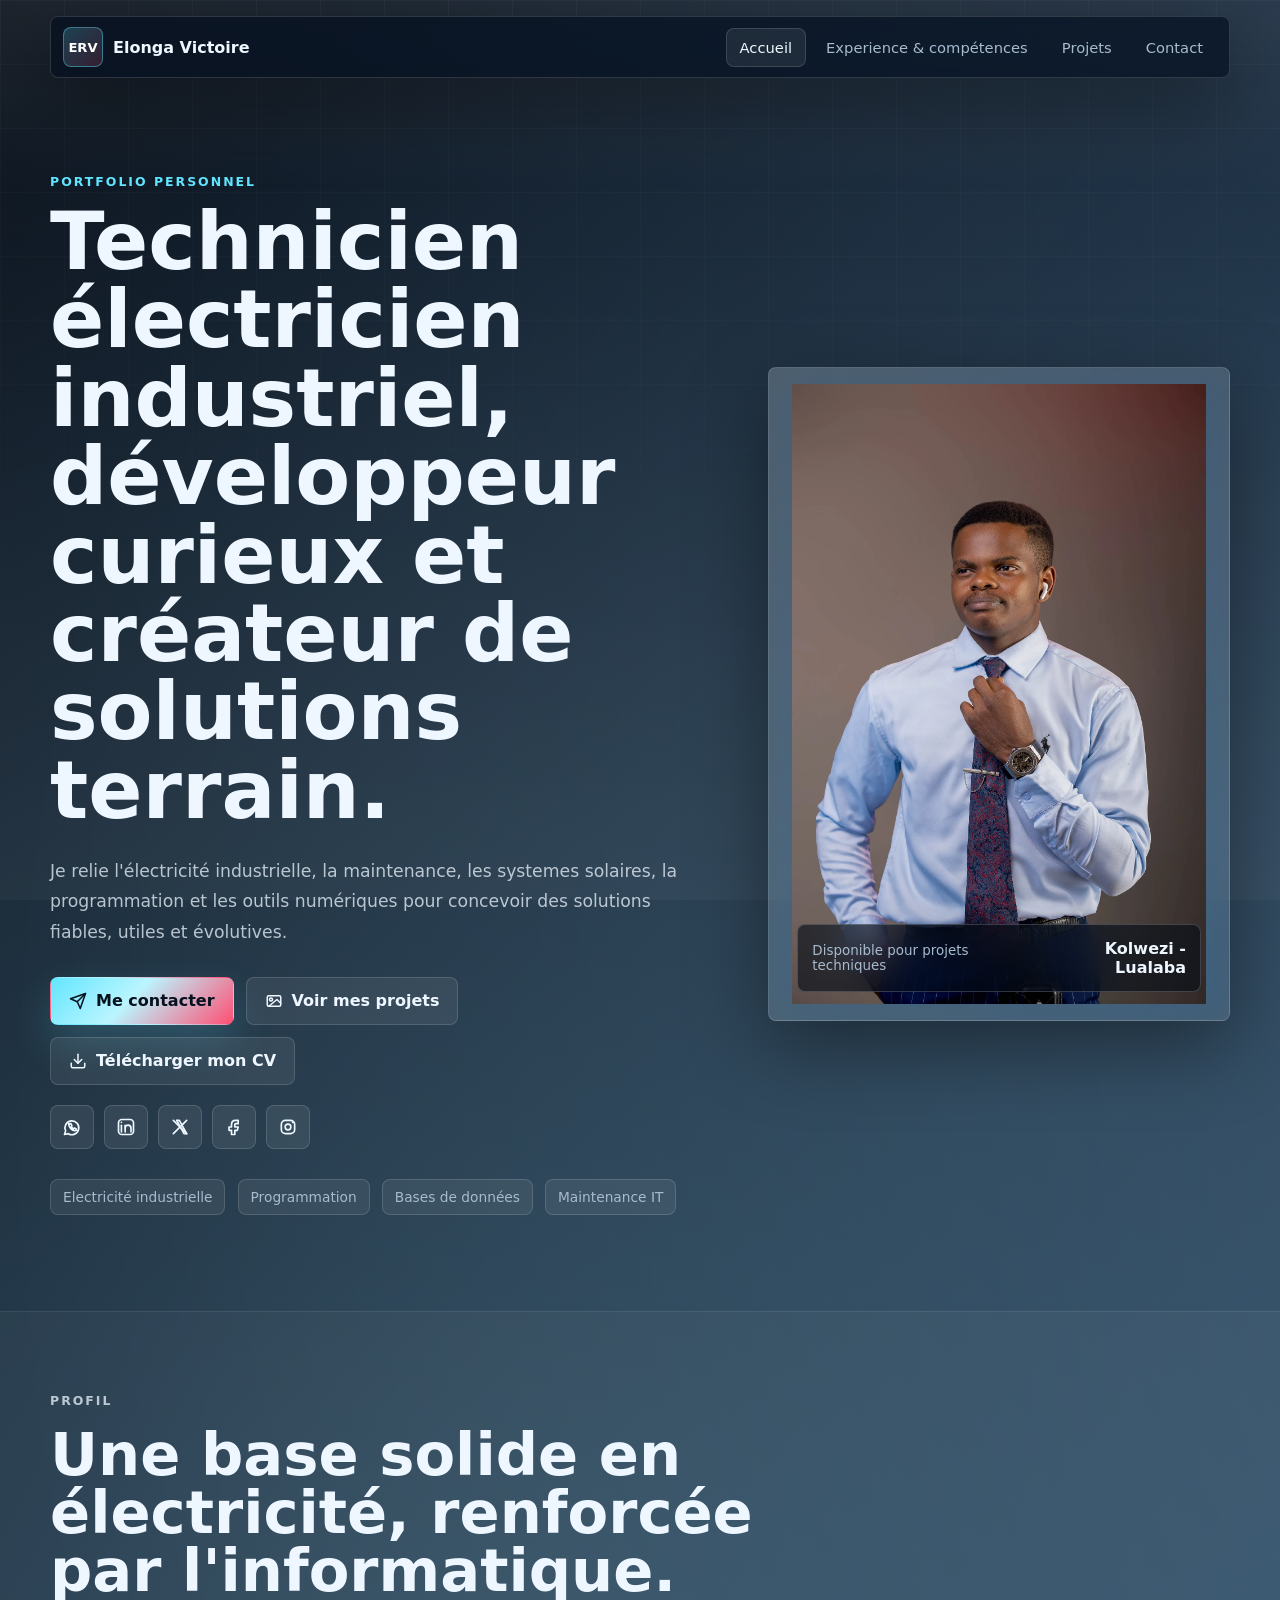
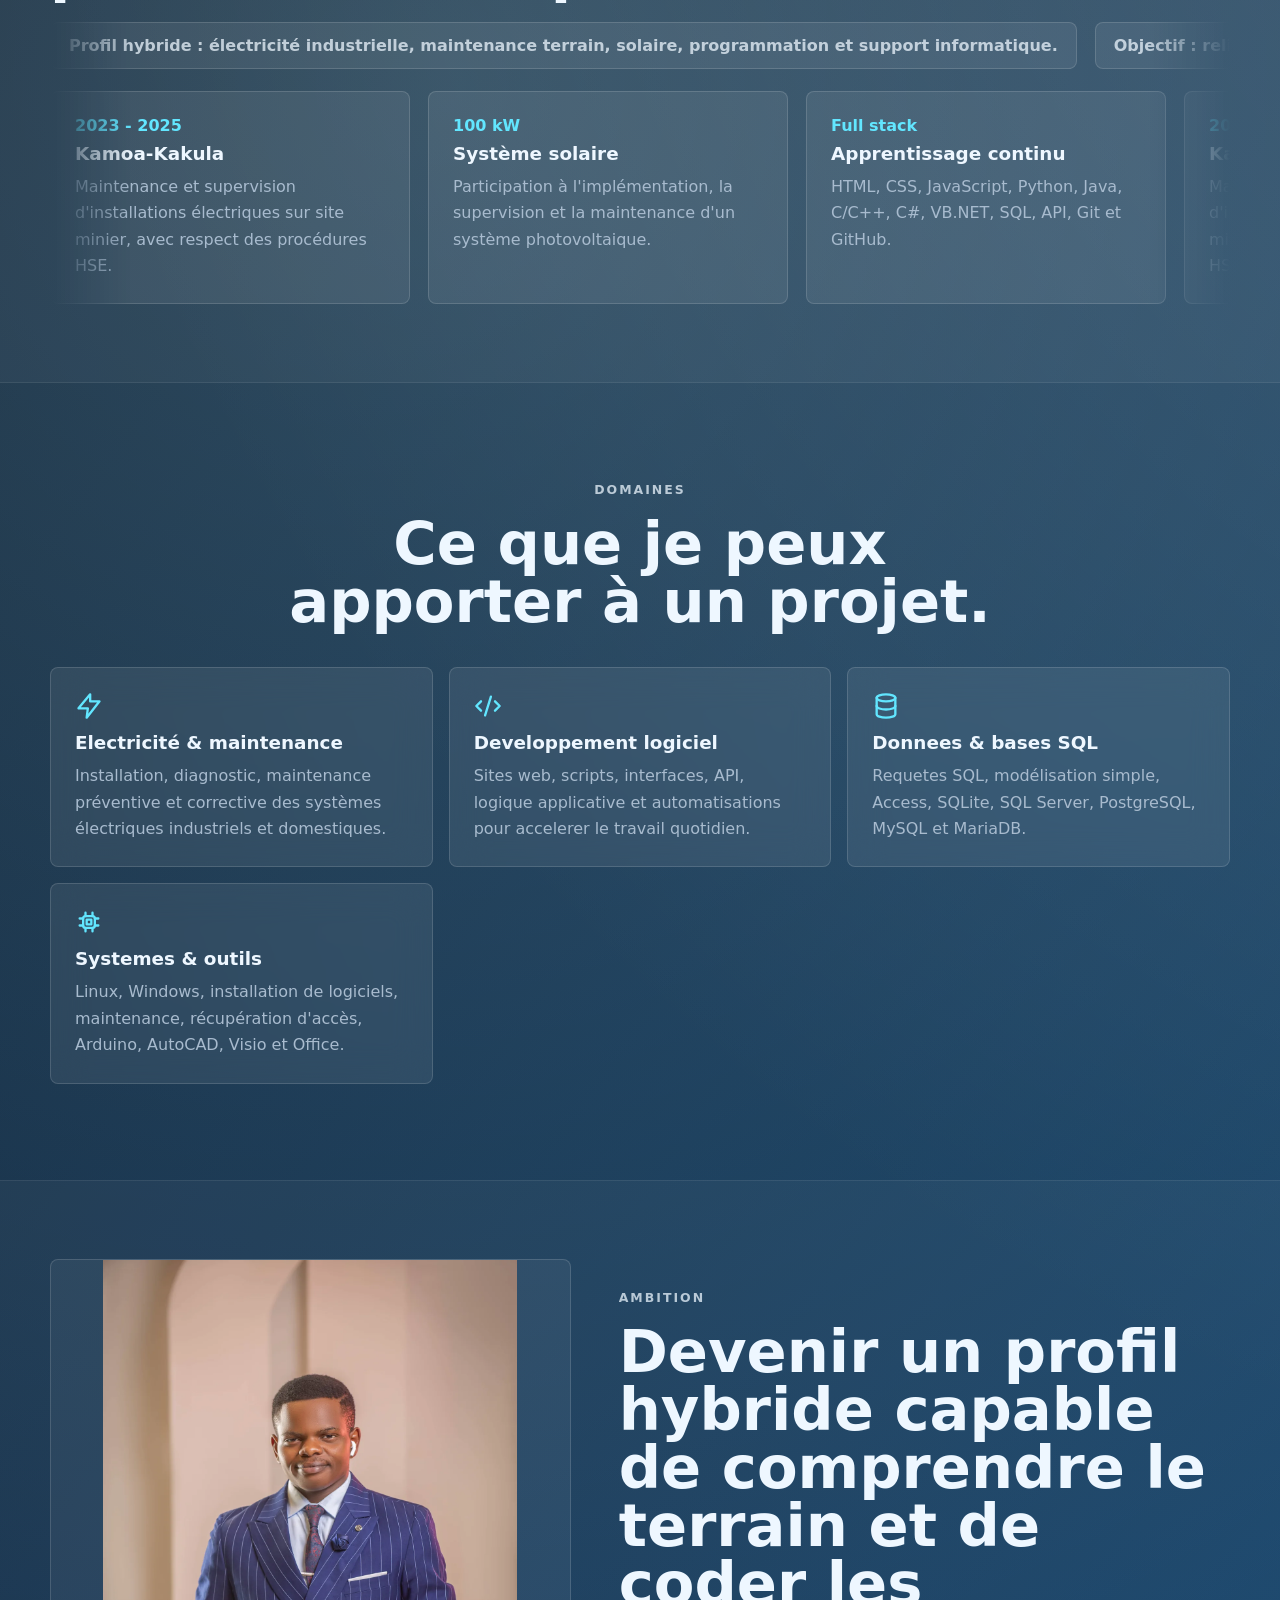
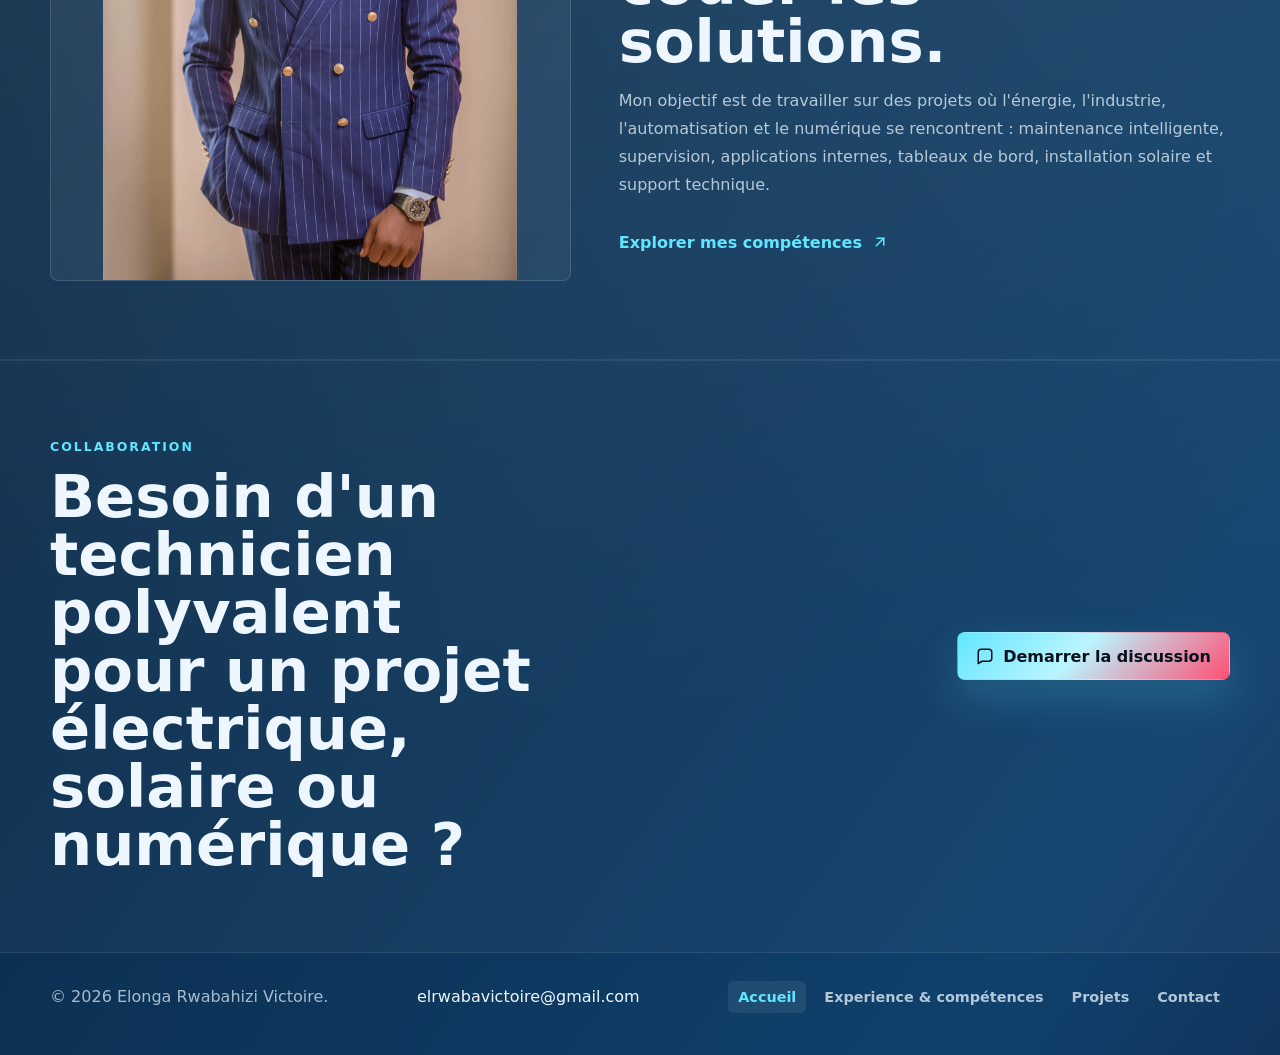
==== commit 6a3c3ef4: "Update portfolio media and responsive navigation" ====
--- a/index.html
+++ b/index.html
@@ -21,7 +21,7 @@
         </button>
         <nav class="main-nav" data-nav>
           <a class="active" href="index.html">Accueil</a>
-          <a href="pages/competences.html">Experience & competences</a>
+          <a href="pages/competences.html">Experience & compétences</a>
           <a href="pages/projets.html">Projets</a>
           <a href="pages/contact.html">Contact</a>
         </nav>
@@ -31,9 +31,9 @@
         <section class="hero section-pad">
           <div class="hero-copy">
             <p class="eyebrow reveal">Portfolio personnel</p>
-            <h1 class="hero-title reveal reveal-words">Technicien electricien industriel, developpeur curieux et createur de solutions terrain.</h1>
+            <h1 class="hero-title reveal reveal-words">Technicien électricien industriel, développeur curieux et créateur de solutions terrain.</h1>
             <p class="hero-lead reveal">
-              Je relie l'electricite industrielle, la maintenance, les systemes solaires, la programmation et les outils numeriques pour concevoir des solutions fiables, utiles et evolutives.
+              Je relie l'électricité industrielle, la maintenance, les systemes solaires, la programmation et les outils numériques pour concevoir des solutions fiables, utiles et évolutives.
             </p>
             <div class="hero-actions reveal">
               <a class="btn btn-primary magnetic" href="pages/contact.html">
@@ -46,7 +46,7 @@
               </a>
               <a class="btn btn-ghost magnetic" href="assets/docs/CV_Elonga_Rwabahizi_Victoire.pdf" download>
                 <i data-lucide="download"></i>
-                Telecharger mon CV
+                Télécharger mon CV
               </a>
             </div>
             <div class="social-links hero-social reveal" aria-label="Reseaux sociaux">
@@ -57,9 +57,9 @@
               <a class="social-link" href="https://instagram.com/el_rwaba_victoire" target="_blank" rel="noopener" aria-label="Instagram"><i data-lucide="instagram"></i></a>
             </div>
             <div class="hero-tags reveal" aria-label="Competences principales">
-              <span>Electricite industrielle</span>
+              <span>Electricité industrielle</span>
               <span>Programmation</span>
-              <span>Bases de donnees</span>
+              <span>Bases de données</span>
               <span>Maintenance IT</span>
             </div>
           </div>
@@ -79,18 +79,18 @@
           <div class="section-inner profile-marquee reveal">
             <div class="section-heading profile-marquee-heading">
               <p class="eyebrow">Profil</p>
-              <h2>Une base solide en electricite, renforcee par l'informatique.</h2>
+              <h2>Une base solide en électricité, renforcée par l'informatique.</h2>
             </div>
             <div class="profile-marquee-row profile-text-marquee" aria-label="Profil en mouvement">
               <div class="profile-marquee-track">
-                <span>Profil hybride : electricite industrielle, maintenance terrain, solaire, programmation et support informatique.</span>
-                <span>Objectif : relier l'energie, l'industrie, les donnees et les applications utiles aux operations.</span>
+                <span>Profil hybride : électricité industrielle, maintenance terrain, solaire, programmation et support informatique.</span>
+                <span>Objectif : relier l'énergie, l'industrie, les données et les applications utiles aux opérations.</span>
                 <span>Approche : securite, diagnostic, documentation, apprentissage continu et solutions pragmatiques.</span>
               </div>
               <div class="profile-marquee-track" aria-hidden="true">
-                <span>Profil hybride : electricite industrielle, maintenance terrain, solaire, programmation et support informatique.</span>
-                <span>Objectif : relier l'energie, l'industrie, les donnees et les applications utiles aux operations.</span>
-                <span>Approche : securite, diagnostic, documentation, apprentissage continu et solutions pragmatiques.</span>
+                <span>Profil hybride : électricité industrielle, maintenance terrain, solaire, programmation et support informatique.</span>
+                <span>Objectif : relier l'énergie, l'industrie, les données et les applications utiles aux opérations.</span>
+                <span>Approche : securité, diagnostic, documentation, apprentissage continu et solutions pragmatiques.</span>
               </div>
             </div>
             <div class="profile-marquee-row profile-card-marquee" aria-label="Points forts">
@@ -98,12 +98,12 @@
                 <article class="metric-card magnetic">
                   <span>2023 - 2025</span>
                   <strong>Kamoa-Kakula</strong>
-                  <p>Maintenance et supervision d'installations electriques sur site minier, avec respect des procedures HSE.</p>
+                  <p>Maintenance et supervision d'installations électriques sur site minier, avec respect des procédures HSE.</p>
                 </article>
                 <article class="metric-card magnetic">
                   <span>100 kW</span>
-                  <strong>Systeme solaire</strong>
-                  <p>Participation a l'implementation, la supervision et la maintenance d'un systeme photovoltaique.</p>
+                  <strong>Système solaire</strong>
+                  <p>Participation à l'implémentation, la supervision et la maintenance d'un système photovoltaique.</p>
                 </article>
                 <article class="metric-card magnetic">
                   <span>Full stack</span>
@@ -115,12 +115,12 @@
                 <article class="metric-card magnetic">
                   <span>2023 - 2025</span>
                   <strong>Kamoa-Kakula</strong>
-                  <p>Maintenance et supervision d'installations electriques sur site minier, avec respect des procedures HSE.</p>
+                  <p>Maintenance et supervision d'installations électriques sur site minier, avec respect des procédures HSE.</p>
                 </article>
                 <article class="metric-card magnetic">
                   <span>100 kW</span>
                   <strong>Systeme solaire</strong>
-                  <p>Participation a l'implementation, la supervision et la maintenance d'un systeme photovoltaique.</p>
+                  <p>Participation à l'implémentation, la supervision et la maintenance d'un système photovoltaique.</p>
                 </article>
                 <article class="metric-card magnetic">
                   <span>Full stack</span>
@@ -135,13 +135,13 @@
         <section class="section-pad">
           <div class="section-heading centered reveal">
             <p class="eyebrow">Domaines</p>
-            <h2>Ce que je peux apporter a un projet.</h2>
+            <h2>Ce que je peux apporter à un projet.</h2>
           </div>
           <div class="expertise-grid">
             <article class="skill-card reveal magnetic">
               <i data-lucide="zap"></i>
-              <h3>Electricite & maintenance</h3>
-              <p>Installation, diagnostic, maintenance preventive et corrective des systemes electriques industriels et domestiques.</p>
+              <h3>Electricité & maintenance</h3>
+              <p>Installation, diagnostic, maintenance préventive et corrective des systèmes électriques industriels et domestiques.</p>
             </article>
             <article class="skill-card reveal magnetic">
               <i data-lucide="code-2"></i>
@@ -151,12 +151,12 @@
             <article class="skill-card reveal magnetic">
               <i data-lucide="database"></i>
               <h3>Donnees & bases SQL</h3>
-              <p>Requetes SQL, modelisation simple, Access, SQLite, SQL Server, PostgreSQL, MySQL et MariaDB.</p>
+              <p>Requetes SQL, modélisation simple, Access, SQLite, SQL Server, PostgreSQL, MySQL et MariaDB.</p>
             </article>
             <article class="skill-card reveal magnetic">
               <i data-lucide="cpu"></i>
               <h3>Systemes & outils</h3>
-              <p>Linux, Windows, installation de logiciels, maintenance, recuperation d'acces, Arduino, AutoCAD, Visio et Office.</p>
+              <p>Linux, Windows, installation de logiciels, maintenance, récupération d'accès, Arduino, AutoCAD, Visio et Office.</p>
             </article>
           </div>
         </section>
@@ -170,10 +170,10 @@
               <p class="eyebrow">Ambition</p>
               <h2>Devenir un profil hybride capable de comprendre le terrain et de coder les solutions.</h2>
               <p>
-                Mon objectif est de travailler sur des projets ou l'energie, l'industrie, l'automatisation et le numerique se rencontrent : maintenance intelligente, supervision, applications internes, tableaux de bord, installation solaire et support technique.
+                Mon objectif est de travailler sur des projets où l'énergie, l'industrie, l'automatisation et le numérique se rencontrent : maintenance intelligente, supervision, applications internes, tableaux de bord, installation solaire et support technique.
               </p>
               <a class="inline-link" href="pages/competences.html">
-                Explorer mes competences
+                Explorer mes compétences
                 <i data-lucide="arrow-up-right"></i>
               </a>
             </div>
@@ -184,7 +184,7 @@
           <div class="section-inner cta-layout reveal">
             <div>
               <p class="eyebrow">Collaboration</p>
-              <h2>Besoin d'un technicien polyvalent pour un projet electrique, solaire ou numerique ?</h2>
+              <h2>Besoin d'un technicien polyvalent pour un projet électrique, solaire ou numérique ?</h2>
             </div>
             <a class="btn btn-primary magnetic" href="pages/contact.html">
               <i data-lucide="message-square"></i>
@@ -195,8 +195,14 @@
       </main>
 
       <footer class="site-footer">
-        <span>(c) 2026 Elonga Rwabahizi Victoire.</span>
+        <span>&copy; 2026 Elonga Rwabahizi Victoire.</span>
         <a href="mailto:elrwabavictoire@gmail.com">elrwabavictoire@gmail.com</a>
+        <nav class="footer-nav" aria-label="Navigation de bas de page">
+          <a class="active" href="index.html">Accueil</a>
+          <a href="pages/competences.html">Experience & compétences</a>
+          <a href="pages/projets.html">Projets</a>
+          <a href="pages/contact.html">Contact</a>
+        </nav>
       </footer>
     </div>
   </body>
--- a/assets/css/styles.css
+++ b/assets/css/styles.css
@@ -308,6 +308,7 @@
 .contact-panel,
 .contact-form,
 .video-frame,
+.project-video,
 .gallery {
   position: relative;
   border: 1px solid var(--line);
@@ -325,6 +326,7 @@
 .contact-panel::before,
 .contact-form::before,
 .video-frame::before,
+.project-video::before,
 .gallery::before,
 .skill-card::before,
 .competency-card::before,
@@ -349,10 +351,9 @@
 .portrait-glass img {
   width: 100%;
   max-height: 620px;
-  aspect-ratio: 4 / 5;
+  height: auto;
   border-radius: calc(var(--radius) - 2px);
-  object-fit: cover;
-  object-position: center 18%;
+  object-fit: contain;
 }
 
 .portrait-caption {
@@ -486,9 +487,9 @@
 
 .story-media img {
   width: 100%;
+  height: auto;
   max-height: 620px;
-  object-fit: cover;
-  object-position: center 22%;
+  object-fit: contain;
 }
 
 .story-copy {
@@ -526,6 +527,28 @@
   color: var(--text);
 }
 
+.footer-nav {
+  display: flex;
+  flex-wrap: wrap;
+  align-items: center;
+  justify-content: flex-end;
+  gap: 8px;
+}
+
+.footer-nav a {
+  padding: 8px 10px;
+  border-radius: 6px;
+  color: var(--soft);
+  font-size: 0.9rem;
+  font-weight: 800;
+}
+
+.footer-nav a:hover,
+.footer-nav a.active {
+  background: rgba(255, 255, 255, 0.08);
+  color: var(--accent);
+}
+
 .page-hero {
   align-items: end;
 }
@@ -621,7 +644,7 @@
 
 .project-detail {
   display: grid;
-  grid-template-columns: minmax(0, 0.82fr) minmax(0, 1.18fr);
+  grid-template-columns: minmax(0, 1fr) minmax(320px, 0.92fr);
   gap: 24px;
   align-items: stretch;
   padding: 18px;
@@ -666,7 +689,13 @@
 }
 
 .gallery {
-  min-height: 520px;
+  width: 100%;
+  max-width: 620px;
+  height: clamp(360px, 42vw, 520px);
+  min-height: 0;
+  align-self: center;
+  justify-self: center;
+  background: rgba(1, 7, 14, 0.72);
 }
 
 .gallery-track {
@@ -679,7 +708,7 @@
   width: 100%;
   min-width: 100%;
   height: 100%;
-  object-fit: cover;
+  object-fit: contain;
   object-position: center;
 }
 
@@ -724,7 +753,25 @@
 .video-frame video {
   width: 100%;
   height: 430px;
-  object-fit: cover;
+  object-fit: contain;
+}
+
+.project-video {
+  width: min(100%, 520px);
+  height: clamp(360px, 42vw, 520px);
+  align-self: center;
+  justify-self: center;
+  overflow: hidden;
+  border: 1px solid var(--line);
+  border-radius: var(--radius);
+  background: rgba(1, 7, 14, 0.72);
+}
+
+.project-video video {
+  display: block;
+  width: 100%;
+  height: 100%;
+  object-fit: contain;
 }
 
 .video-label {
@@ -990,6 +1037,7 @@
 .contact-panel,
 .contact-form,
 .video-frame,
+.project-video,
 .gallery,
 .metric-card,
 .skill-card,
@@ -997,6 +1045,7 @@
 .extra-card,
 .project-detail,
 .project-meta div,
+.project-video,
 .story-media,
 .story-copy,
 .timeline-item,
@@ -1027,6 +1076,7 @@
 
 .project-detail::before,
 .project-meta div::before,
+.project-video::before,
 .story-media::before,
 .story-copy::before,
 .timeline-item::before,
@@ -1046,6 +1096,7 @@
 .magnetic:hover::before,
 .project-detail:hover::before,
 .project-meta div:hover::before,
+.project-video:hover::before,
 .story-media:hover::before,
 .story-copy:hover::before,
 .timeline-item:hover::before,
@@ -1061,6 +1112,7 @@
 .contact-panel:hover,
 .contact-form:hover,
 .video-frame:hover,
+.project-video:hover,
 .gallery:hover,
 .metric-card:hover,
 .skill-card:hover,
@@ -1191,7 +1243,7 @@
   }
 
   .gallery {
-    min-height: 460px;
+    height: clamp(340px, 65vw, 500px);
   }
 }
 
@@ -1277,7 +1329,30 @@
   }
 
   .gallery {
-    min-height: 380px;
+    height: clamp(300px, 92vw, 440px);
+  }
+
+  .site-footer {
+    align-items: flex-start;
+    flex-direction: column;
+  }
+
+  .footer-nav {
+    width: 100%;
+    display: grid;
+    grid-template-columns: repeat(2, minmax(0, 1fr));
+  }
+
+  .footer-nav a {
+    width: 100%;
+    border: 1px solid var(--line);
+    text-align: center;
+  }
+
+  .project-video {
+    width: min(100%, 430px);
+    height: clamp(300px, 92vw, 440px);
+    min-height: 0;
   }
 
   .video-frame,
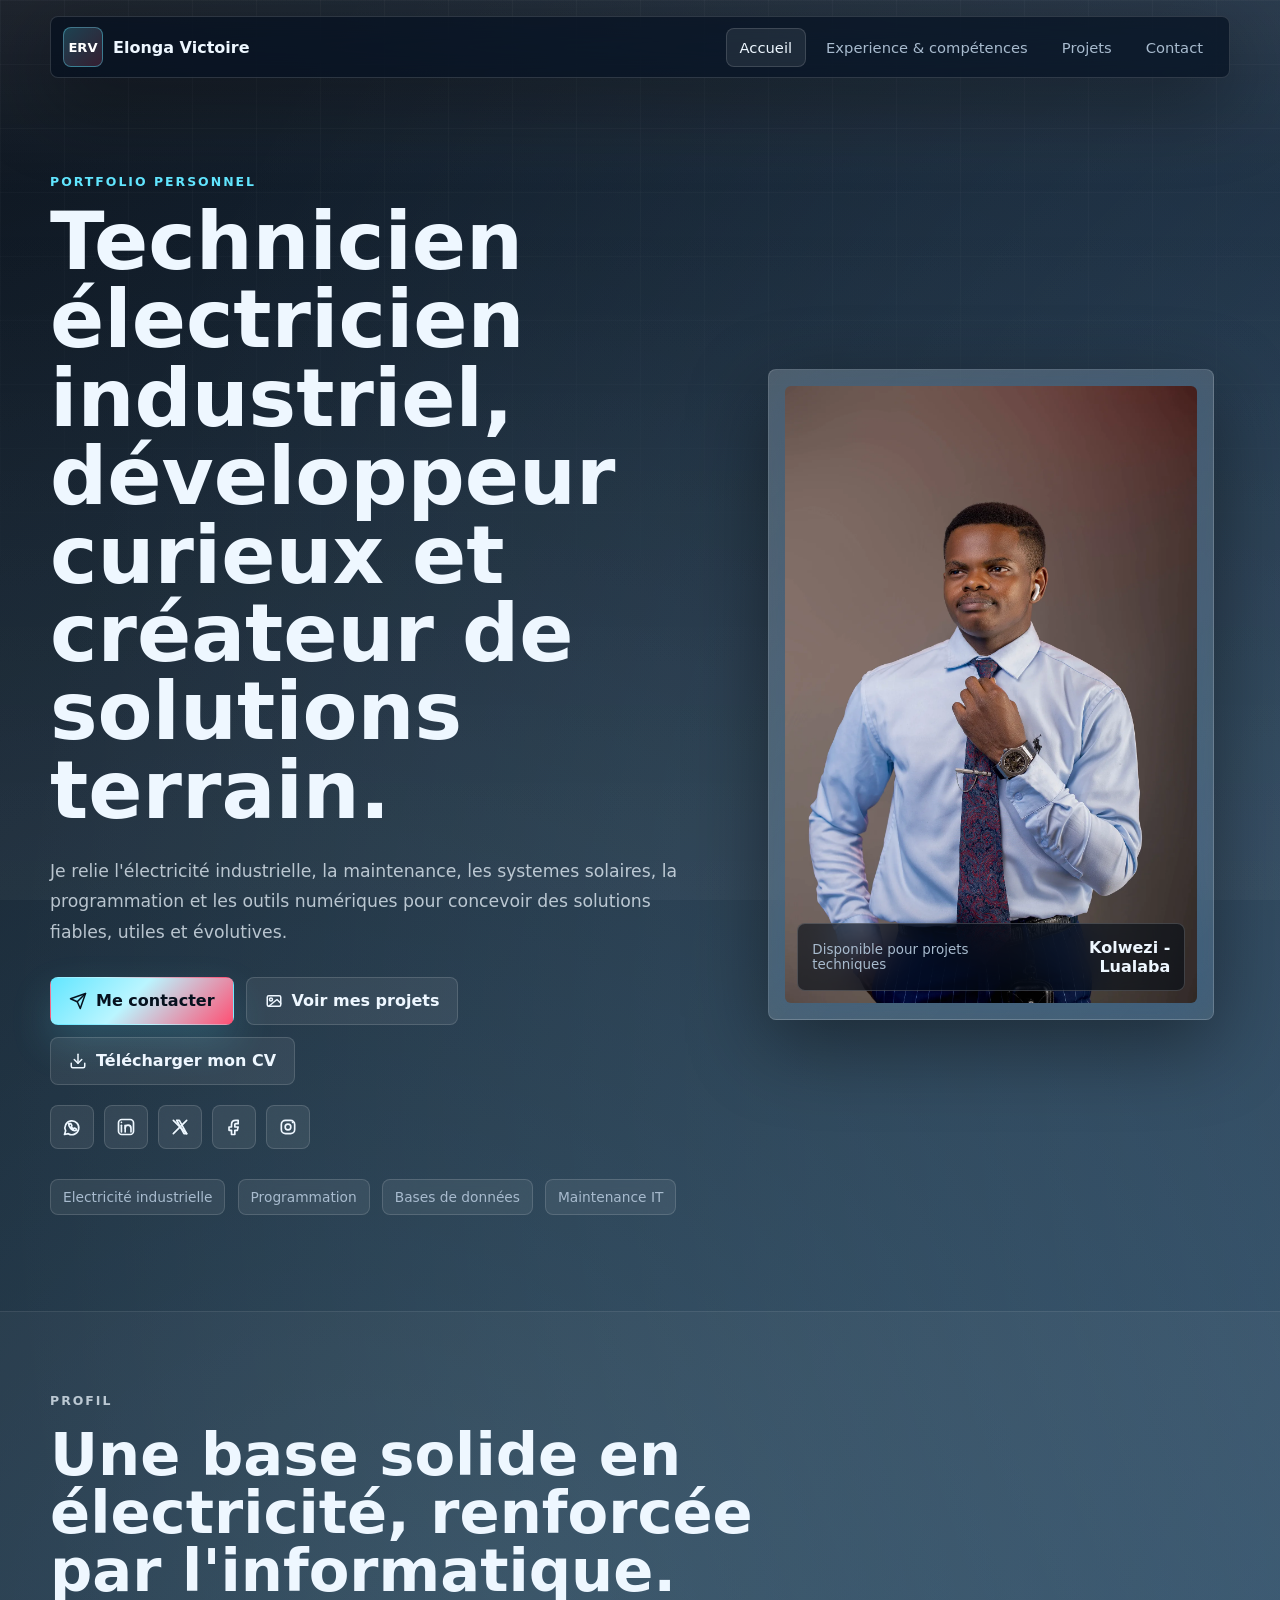
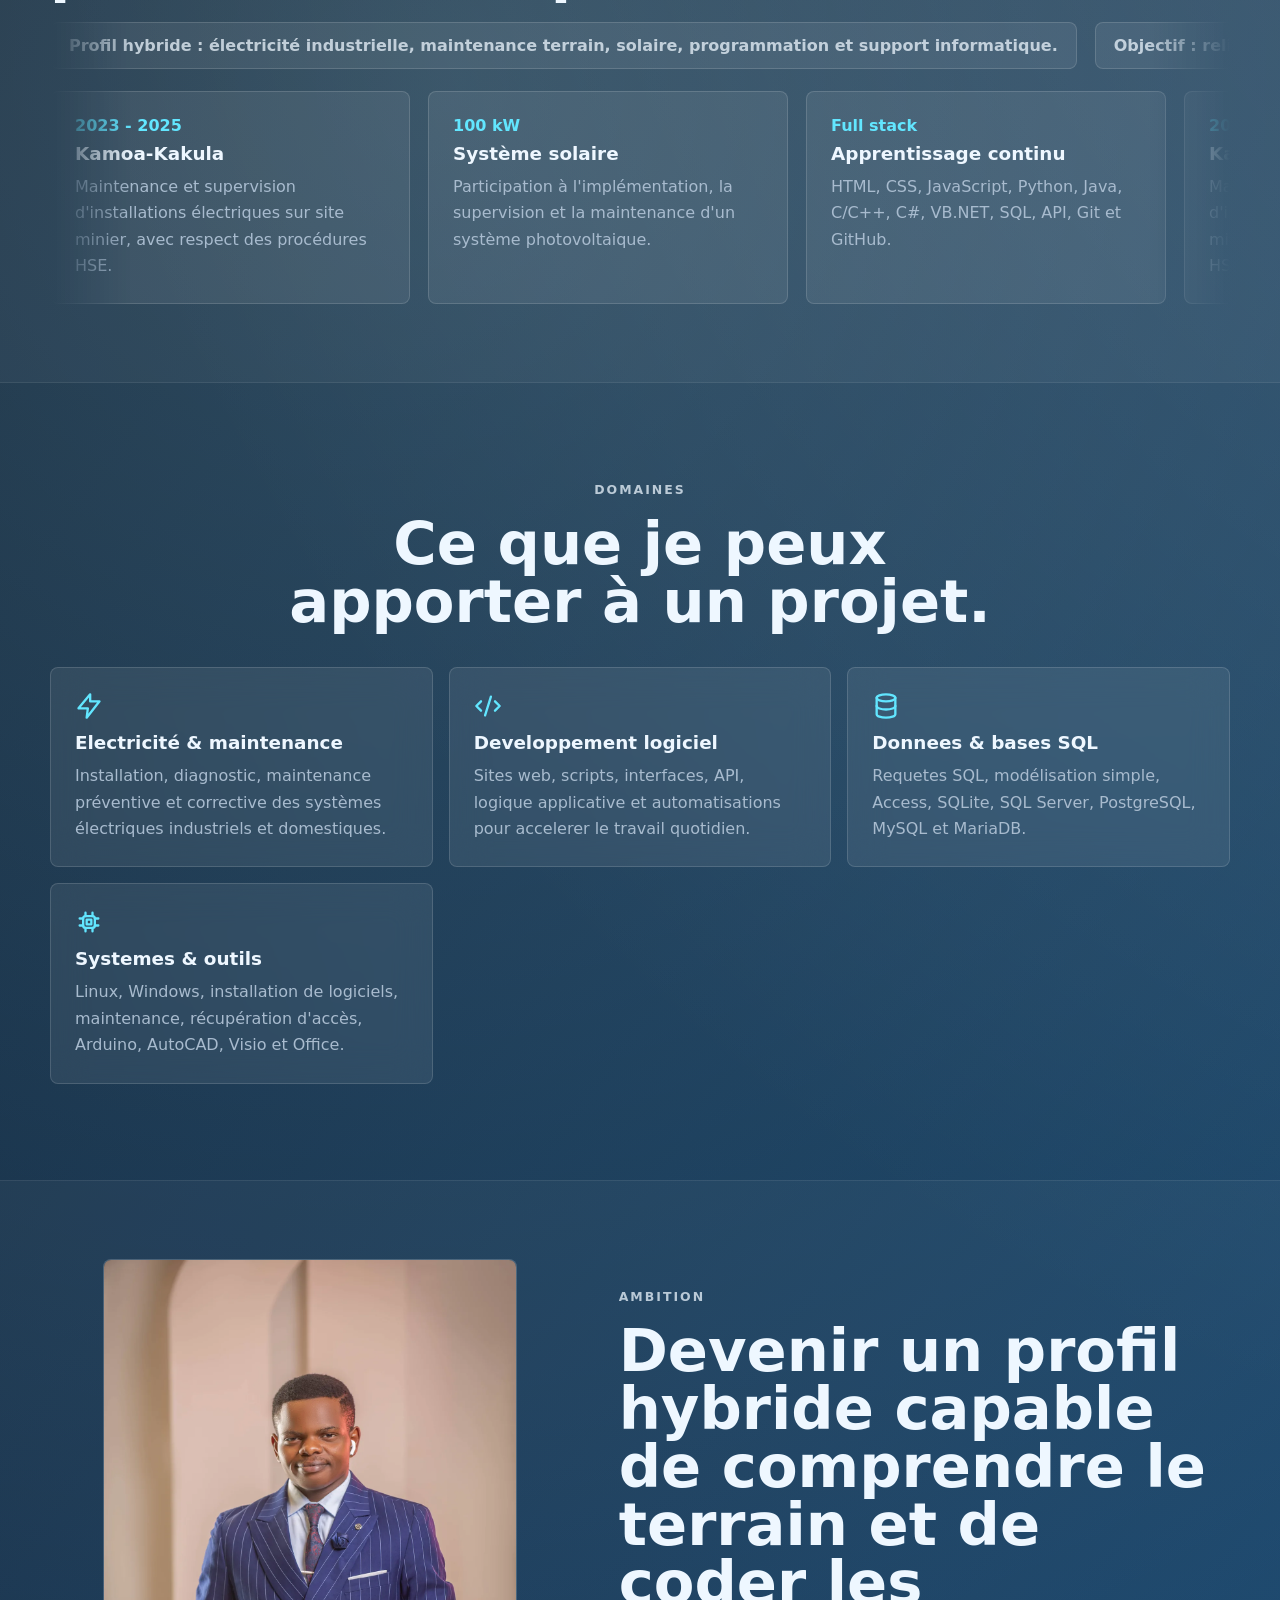
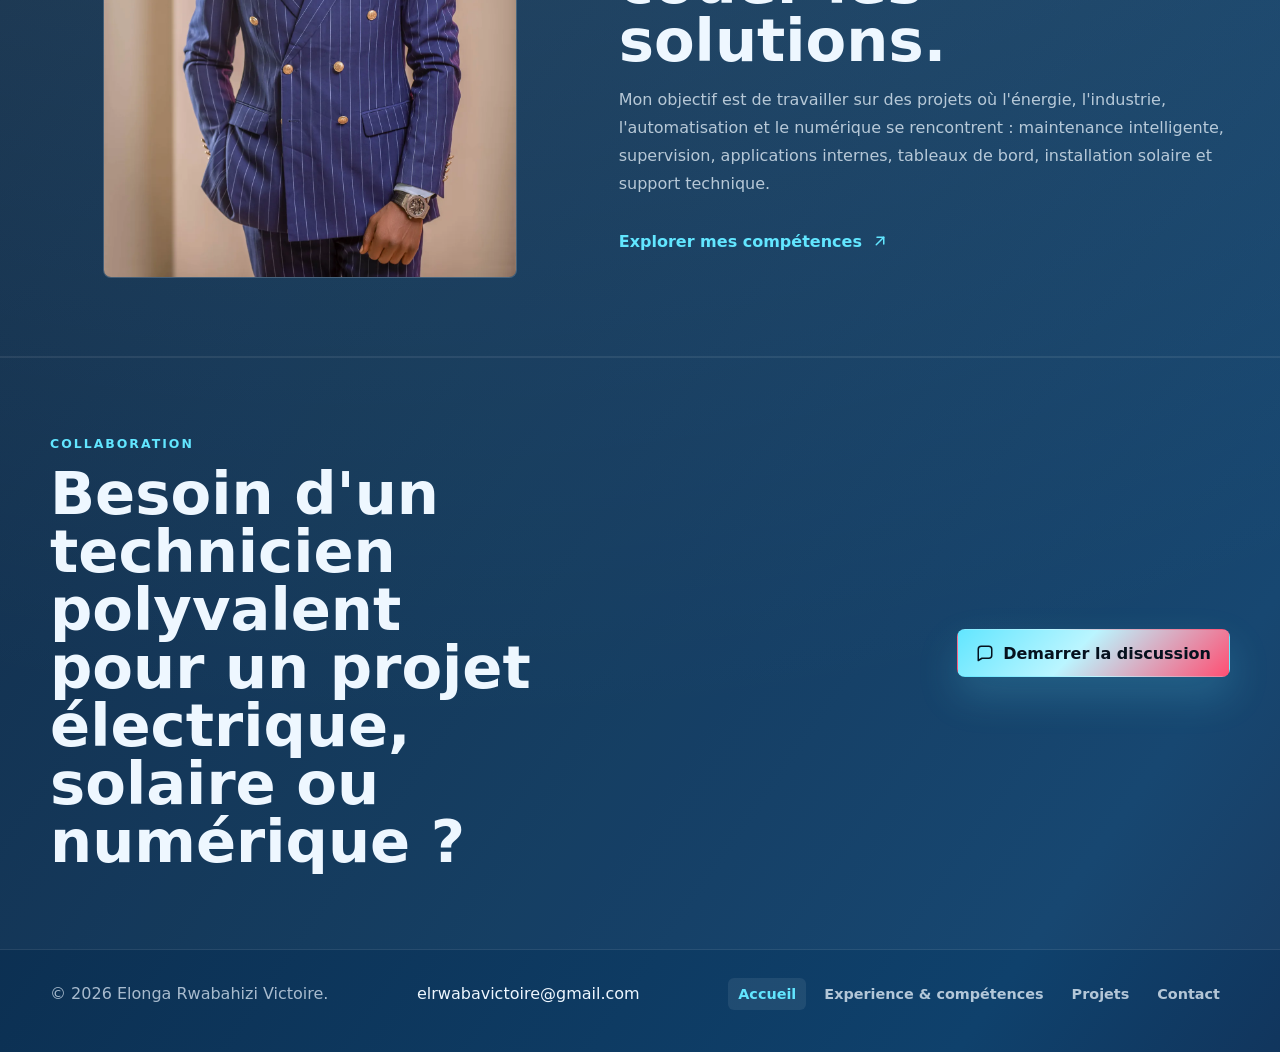
==== commit d2ac08da: "Adapt media frames to image aspect ratios" ====
--- a/index.html
+++ b/index.html
@@ -7,7 +7,7 @@
     <title>Elonga Rwabahizi Victoire - Portfolio</title>
     <link rel="stylesheet" href="assets/css/styles.css">
     <script src="assets/js/icons.js" defer></script>
-    <script src="assets/js/main.js" defer></script>
+    <script src="assets/js/main.js?v=20260712-2" defer></script>
   </head>
   <body data-page="home">
     <div class="site-shell">
--- a/assets/css/styles.css
+++ b/assets/css/styles.css
@@ -345,12 +345,14 @@
 }
 
 .portrait-glass {
+  width: min(100%, var(--adaptive-frame-width, 100%));
+  justify-self: center;
   padding: 16px;
 }
 
 .portrait-glass img {
+  display: block;
   width: 100%;
-  max-height: 620px;
   height: auto;
   border-radius: calc(var(--radius) - 2px);
   object-fit: contain;
@@ -480,15 +482,17 @@
 }
 
 .story-media {
+  width: min(100%, var(--adaptive-frame-width, 100%));
+  justify-self: center;
   overflow: hidden;
   border: 1px solid var(--line);
   border-radius: var(--radius);
 }
 
 .story-media img {
+  display: block;
   width: 100%;
   height: auto;
-  max-height: 620px;
   object-fit: contain;
 }
 
@@ -689,9 +693,10 @@
 }
 
 .gallery {
-  width: 100%;
-  max-width: 620px;
-  height: clamp(360px, 42vw, 520px);
+  width: min(100%, var(--gallery-width, 620px));
+  max-width: none;
+  height: auto;
+  aspect-ratio: var(--gallery-aspect, 4 / 3);
   min-height: 0;
   align-self: center;
   justify-self: center;
@@ -757,8 +762,9 @@
 }
 
 .project-video {
-  width: min(100%, 520px);
-  height: clamp(360px, 42vw, 520px);
+  width: min(100%, 293px);
+  height: auto;
+  aspect-ratio: 9 / 16;
   align-self: center;
   justify-self: center;
   overflow: hidden;
@@ -1242,9 +1248,6 @@
     justify-self: start;
   }
 
-  .gallery {
-    height: clamp(340px, 65vw, 500px);
-  }
 }
 
 @media (max-width: 760px) {
@@ -1328,10 +1331,6 @@
     text-align: left;
   }
 
-  .gallery {
-    height: clamp(300px, 92vw, 440px);
-  }
-
   .site-footer {
     align-items: flex-start;
     flex-direction: column;
@@ -1350,8 +1349,8 @@
   }
 
   .project-video {
-    width: min(100%, 430px);
-    height: clamp(300px, 92vw, 440px);
+    width: min(100%, 248px);
+    height: auto;
     min-height: 0;
   }
 
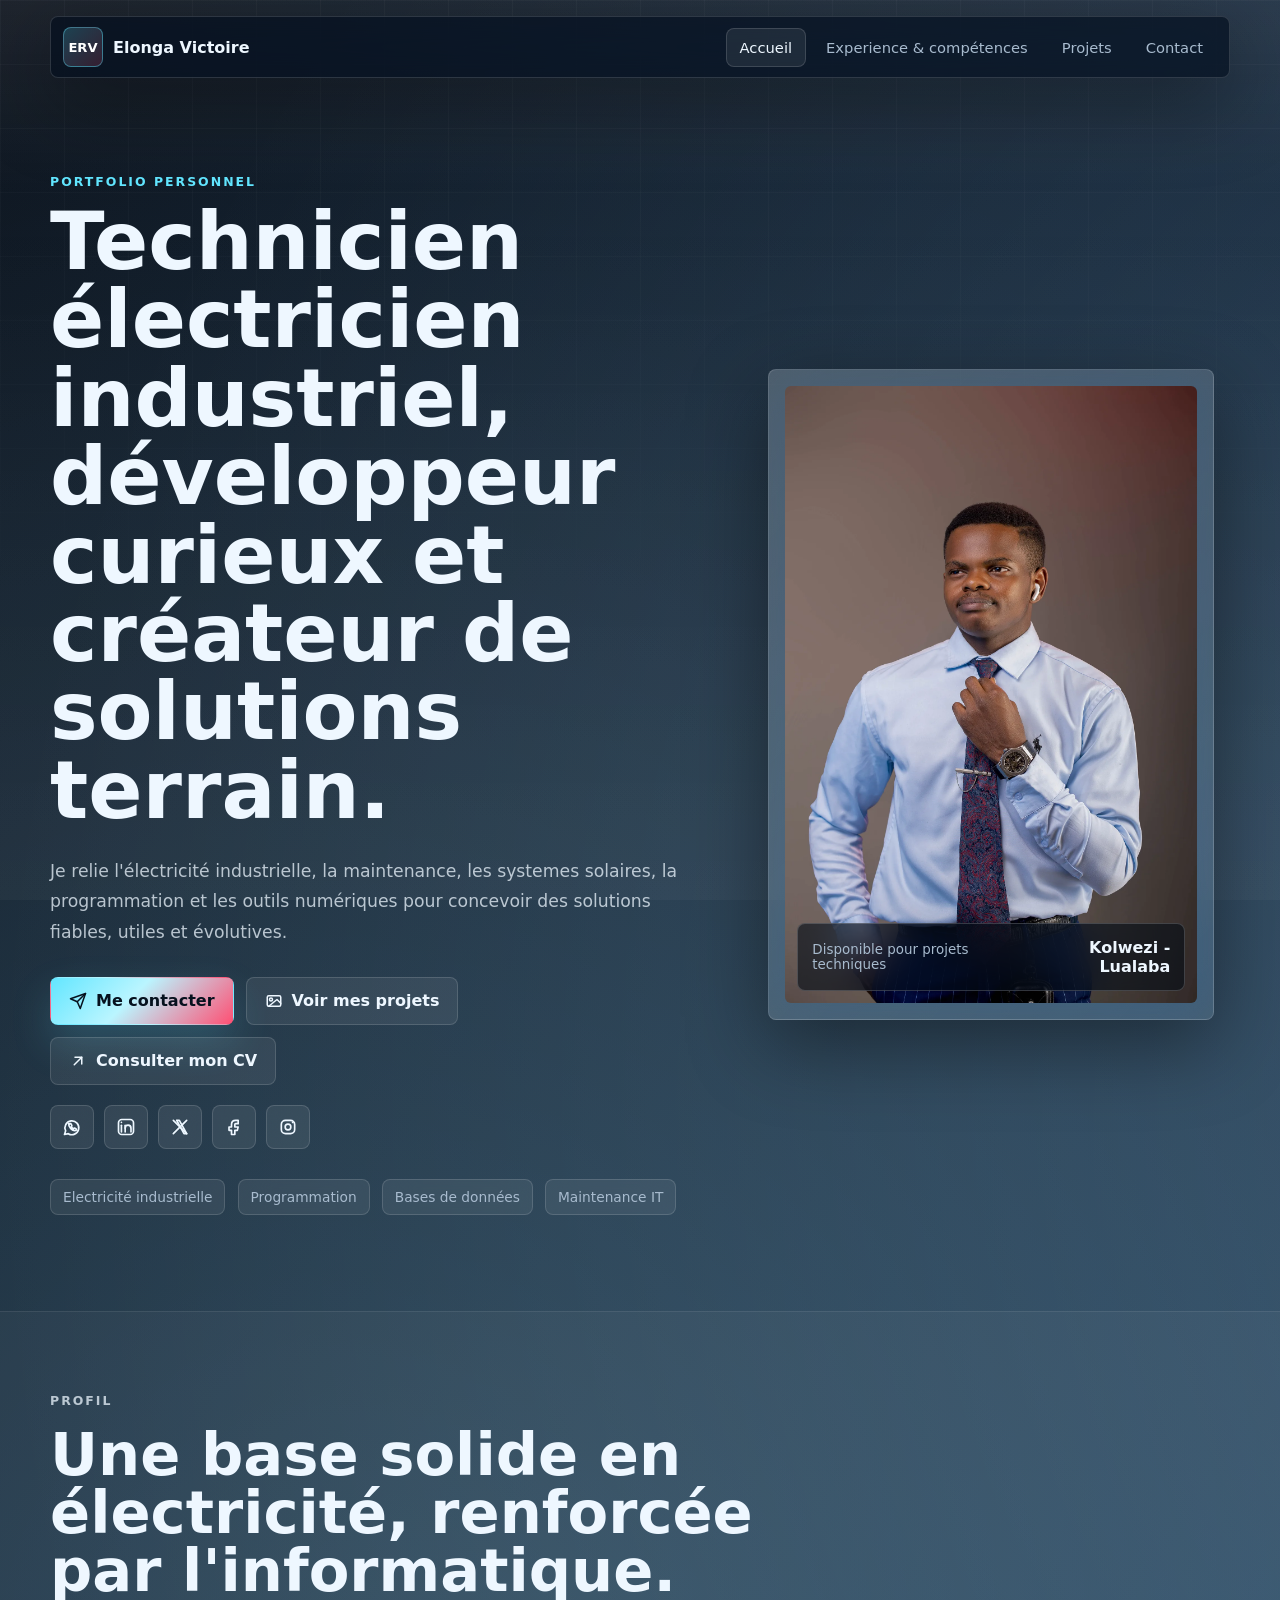
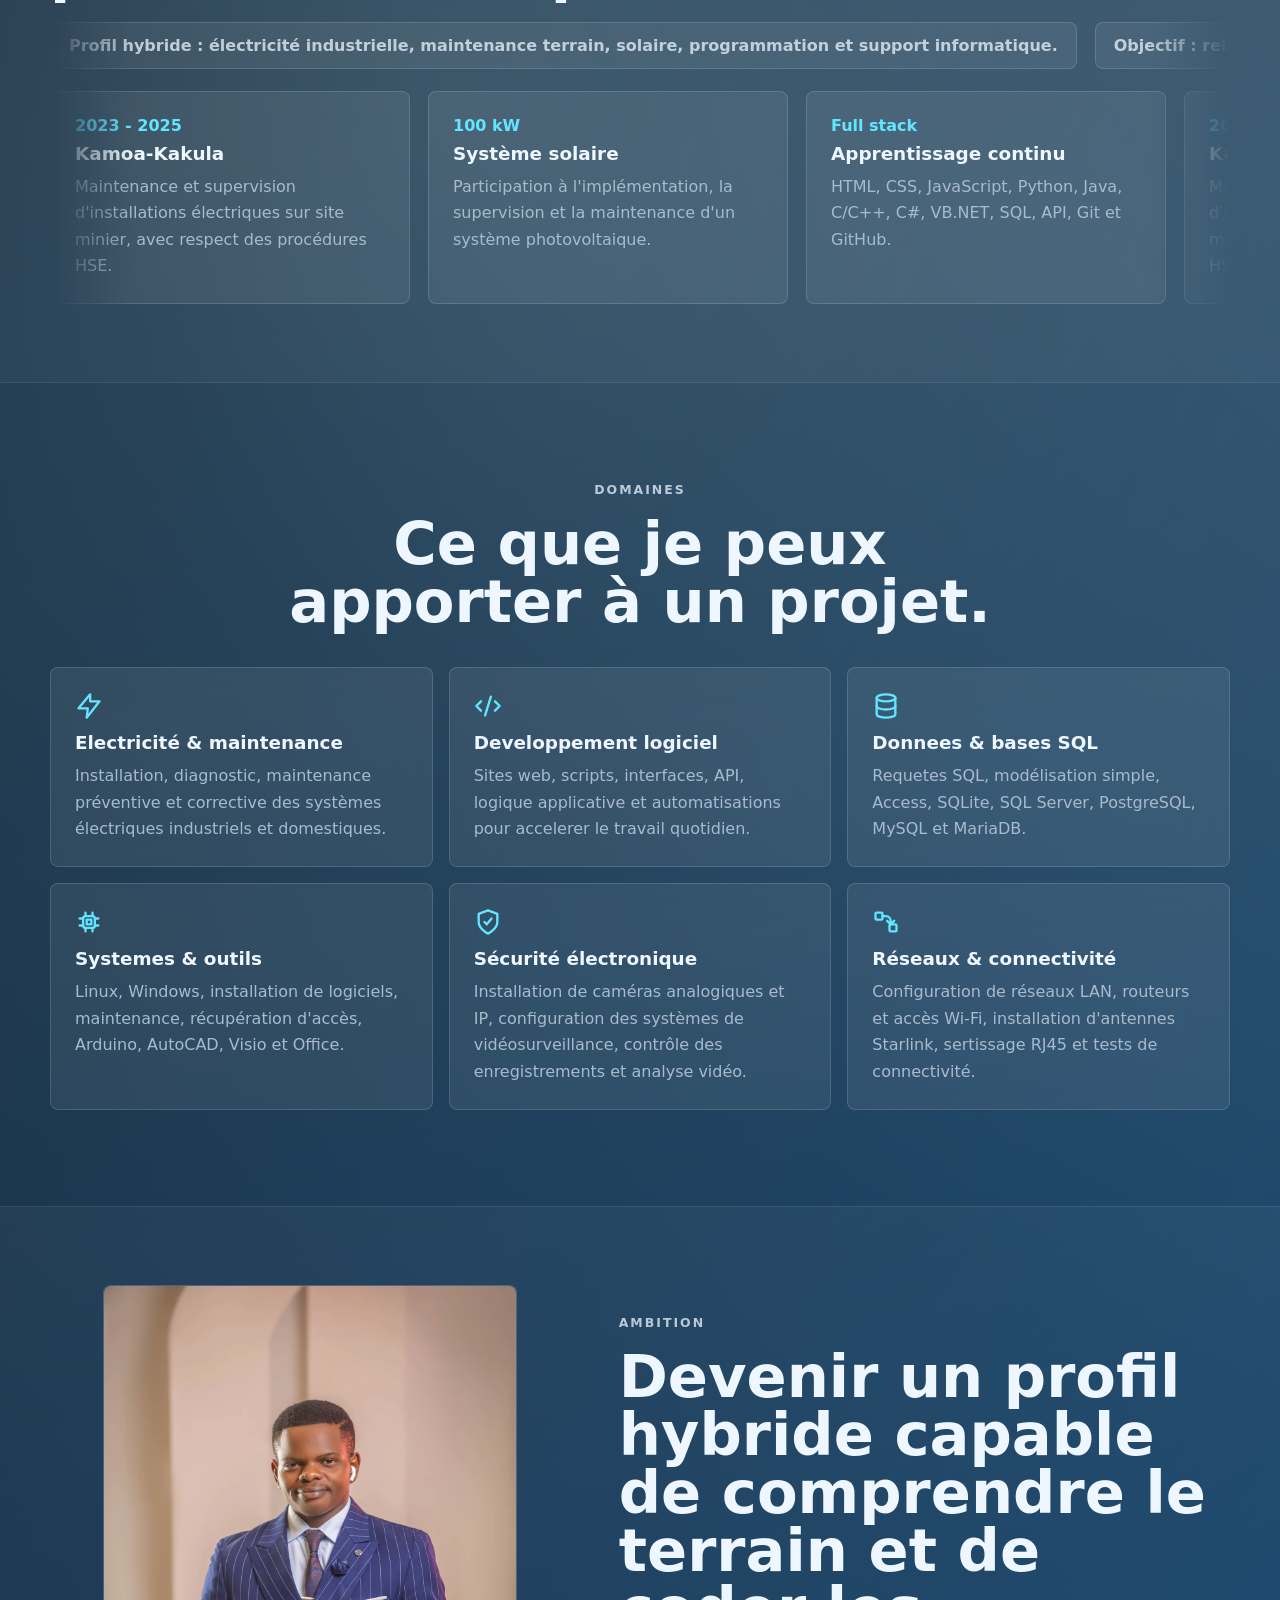
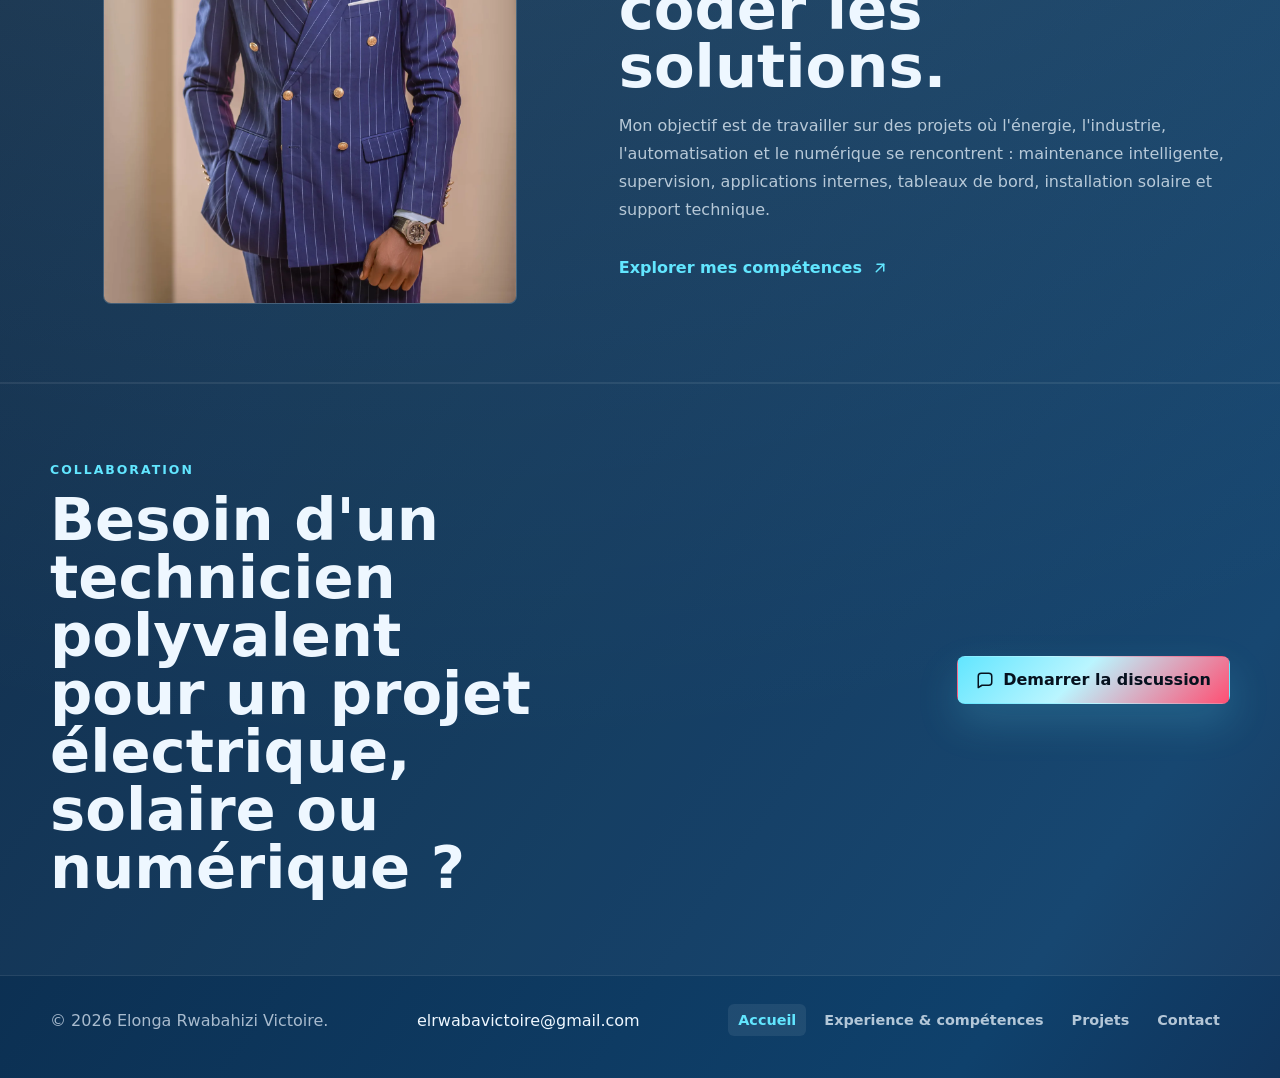
==== commit ab45a375: "Update portfolio skills and CV access" ====
--- a/index.html
+++ b/index.html
@@ -44,17 +44,17 @@
                 <i data-lucide="image"></i>
                 Voir mes projets
               </a>
-              <a class="btn btn-ghost magnetic" href="assets/docs/CV_Elonga_Rwabahizi_Victoire.pdf" download>
-                <i data-lucide="download"></i>
-                Télécharger mon CV
+              <a class="btn btn-ghost magnetic" href="assets/docs/CV_Elonga_Rwabahizi_Victoire.pdf" target="_blank" rel="noopener">
+                <i data-lucide="arrow-up-right"></i>
+                Consulter mon CV
               </a>
             </div>
             <div class="social-links hero-social reveal" aria-label="Reseaux sociaux">
               <a class="social-link" href="https://wa.me/243977865911" target="_blank" rel="noopener" aria-label="WhatsApp"><i data-lucide="whatsapp"></i></a>
-              <a class="social-link" href="https://linkedin.com/in/el-rwaba-victoire" target="_blank" rel="noopener" aria-label="LinkedIn"><i data-lucide="linkedin"></i></a>
-              <a class="social-link" href="https://twitter.com/ElRwabaVictoire" target="_blank" rel="noopener" aria-label="Twitter X"><i data-lucide="twitter"></i></a>
-              <a class="social-link" href="https://facebook.com/ElRwabaVictoire" target="_blank" rel="noopener" aria-label="Facebook"><i data-lucide="facebook"></i></a>
-              <a class="social-link" href="https://instagram.com/el_rwaba_victoire" target="_blank" rel="noopener" aria-label="Instagram"><i data-lucide="instagram"></i></a>
+              <a class="social-link" href="https://www.linkedin.com/in/el-rwaba-victoire-196b5b316?utm_source=share_via&utm_content=profile&utm_medium=member_ios" target="_blank" rel="noopener" aria-label="LinkedIn"><i data-lucide="linkedin"></i></a>
+              <a class="social-link" href="https://x.com/elrwabavictoire?s=11" target="_blank" rel="noopener" aria-label="Twitter X"><i data-lucide="twitter"></i></a>
+              <a class="social-link" href="https://www.facebook.com/share/14kEEQC3LFH/?mibextid=wwXIfr" target="_blank" rel="noopener" aria-label="Facebook"><i data-lucide="facebook"></i></a>
+              <a class="social-link" href="https://www.instagram.com/elrwabavictoire?utm_source=qr" target="_blank" rel="noopener" aria-label="Instagram"><i data-lucide="instagram"></i></a>
             </div>
             <div class="hero-tags reveal" aria-label="Competences principales">
               <span>Electricité industrielle</span>
@@ -85,7 +85,7 @@
               <div class="profile-marquee-track">
                 <span>Profil hybride : électricité industrielle, maintenance terrain, solaire, programmation et support informatique.</span>
                 <span>Objectif : relier l'énergie, l'industrie, les données et les applications utiles aux opérations.</span>
-                <span>Approche : securite, diagnostic, documentation, apprentissage continu et solutions pragmatiques.</span>
+                <span>Approche : securité, diagnostic, documentation, apprentissage continu et solutions pragmatiques.</span>
               </div>
               <div class="profile-marquee-track" aria-hidden="true">
                 <span>Profil hybride : électricité industrielle, maintenance terrain, solaire, programmation et support informatique.</span>
@@ -157,6 +157,16 @@
               <i data-lucide="cpu"></i>
               <h3>Systemes & outils</h3>
               <p>Linux, Windows, installation de logiciels, maintenance, récupération d'accès, Arduino, AutoCAD, Visio et Office.</p>
+            </article>
+            <article class="skill-card reveal magnetic">
+              <i data-lucide="shield-check"></i>
+              <h3>Sécurité électronique</h3>
+              <p>Installation de caméras analogiques et IP, configuration des systèmes de vidéosurveillance, contrôle des enregistrements et analyse vidéo.</p>
+            </article>
+            <article class="skill-card reveal magnetic">
+              <i data-lucide="workflow"></i>
+              <h3>Réseaux & connectivité</h3>
+              <p>Configuration de réseaux LAN, routeurs et accès Wi-Fi, installation d'antennes Starlink, sertissage RJ45 et tests de connectivité.</p>
             </article>
           </div>
         </section>
